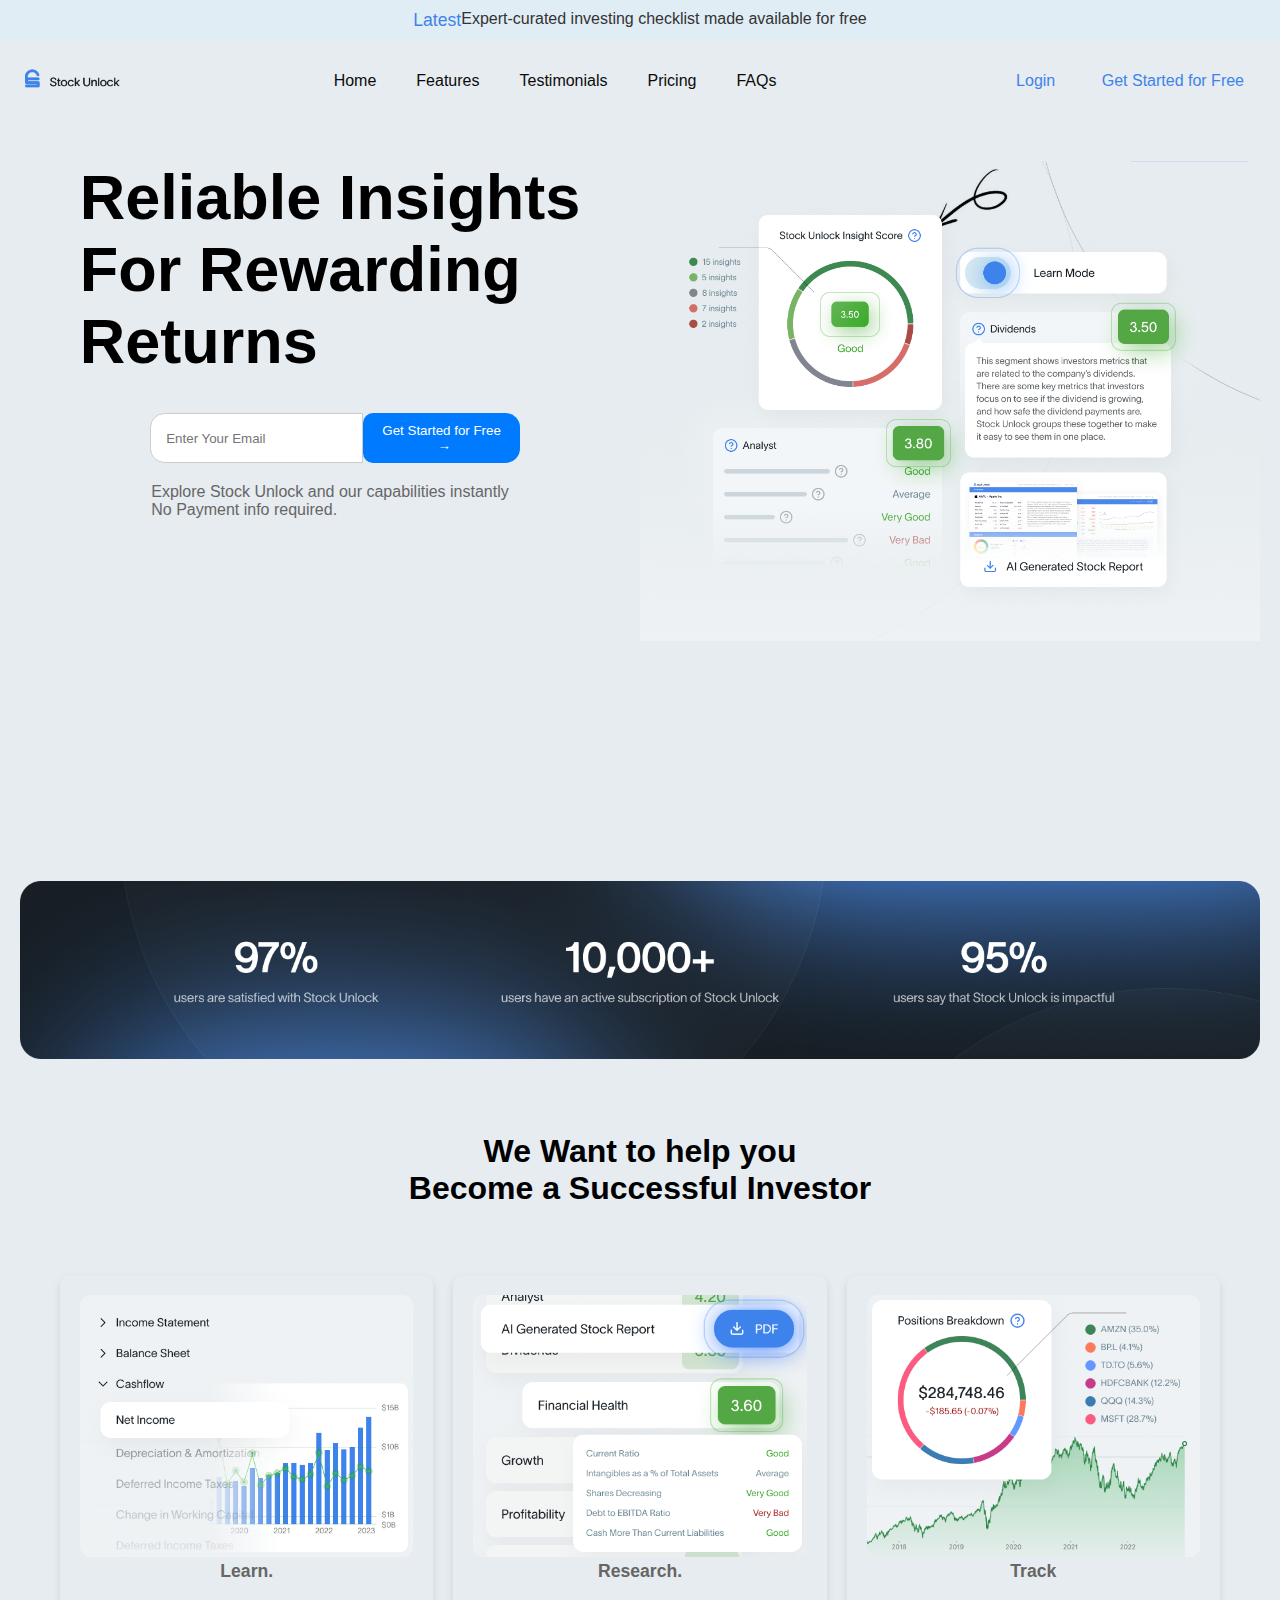
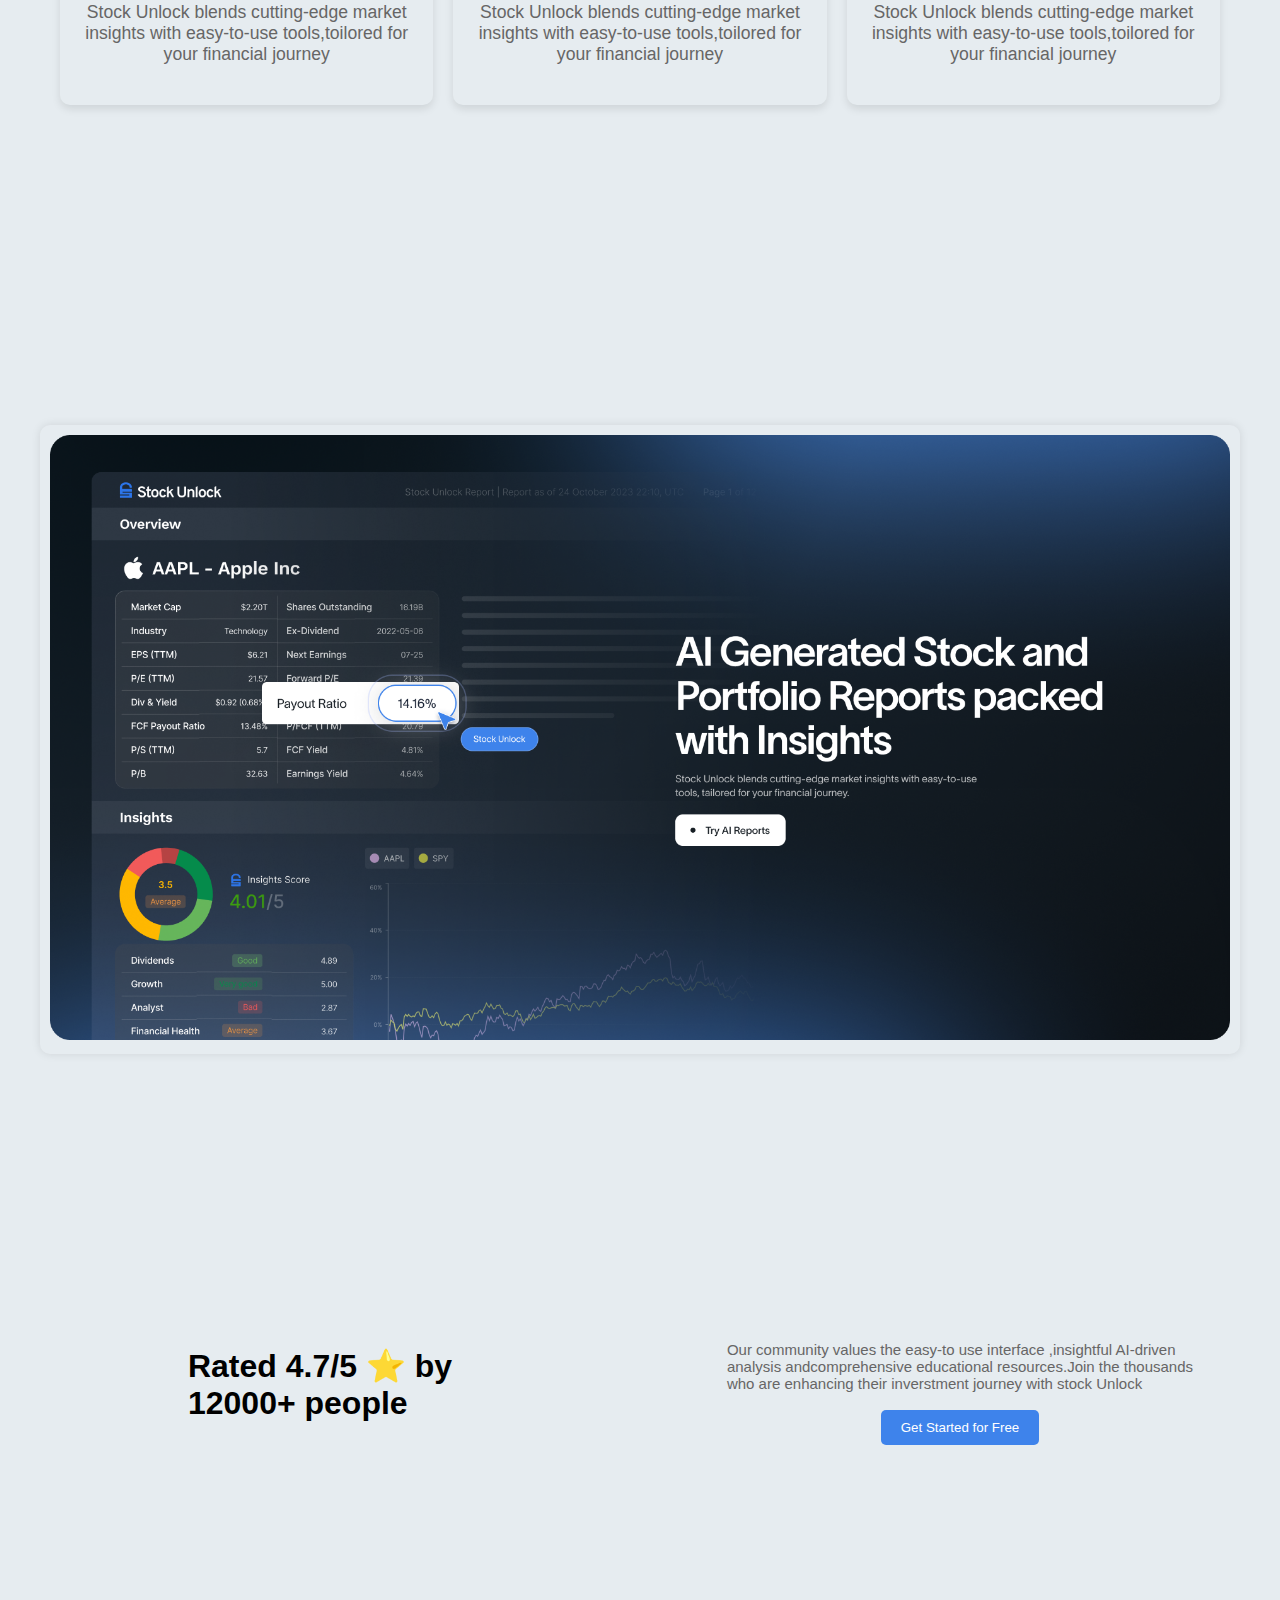
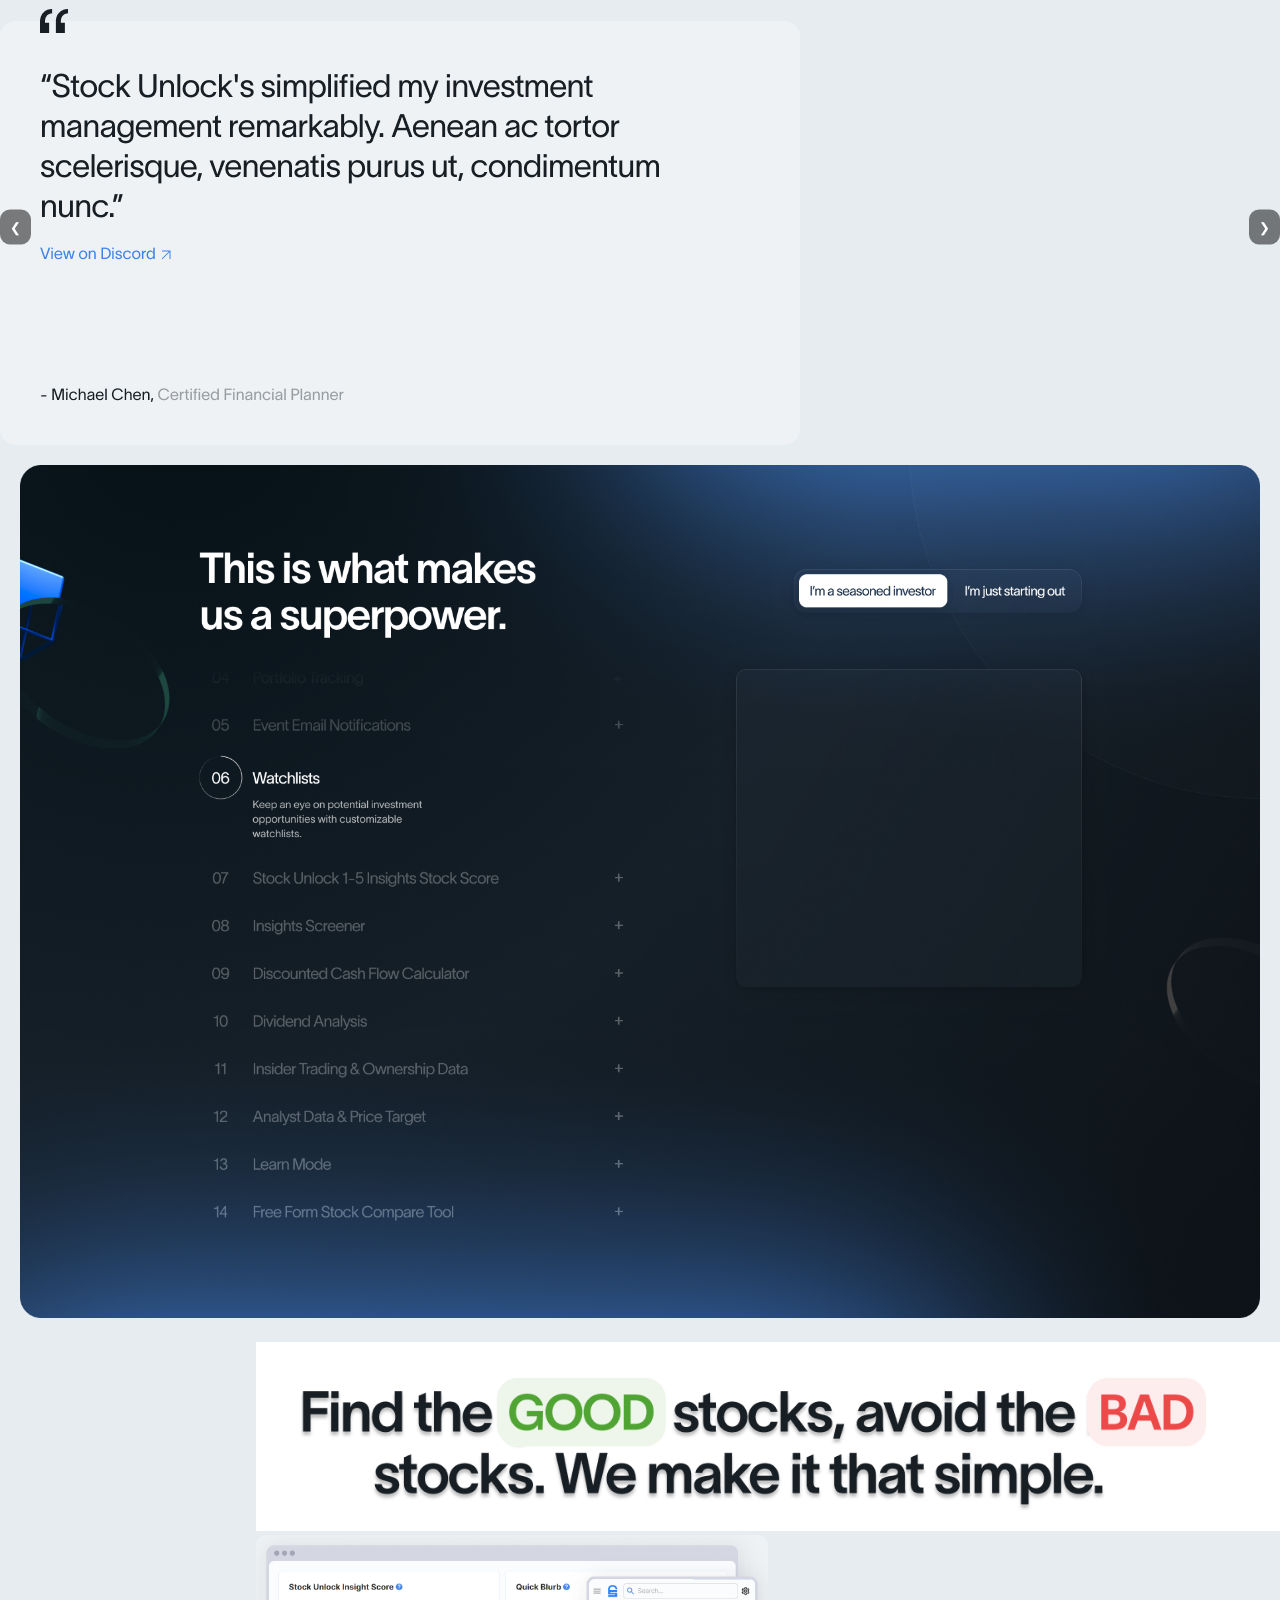
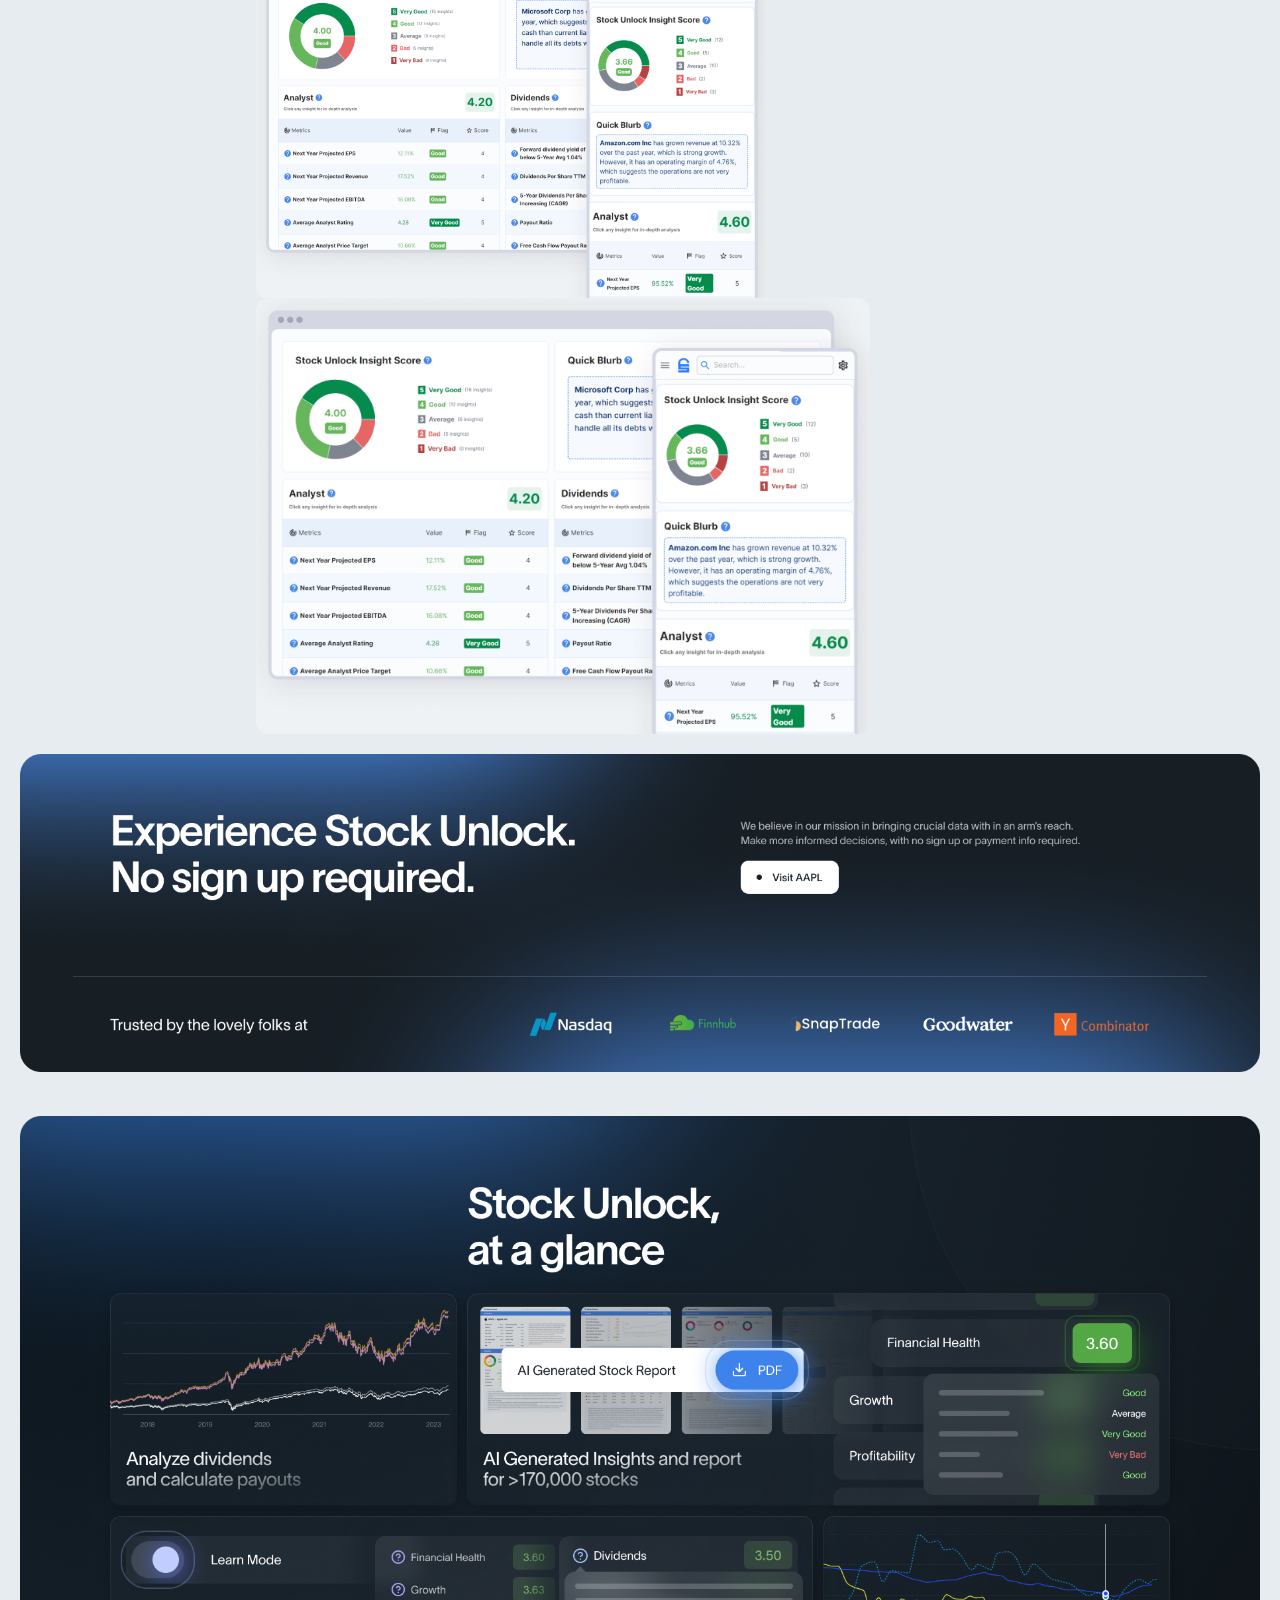
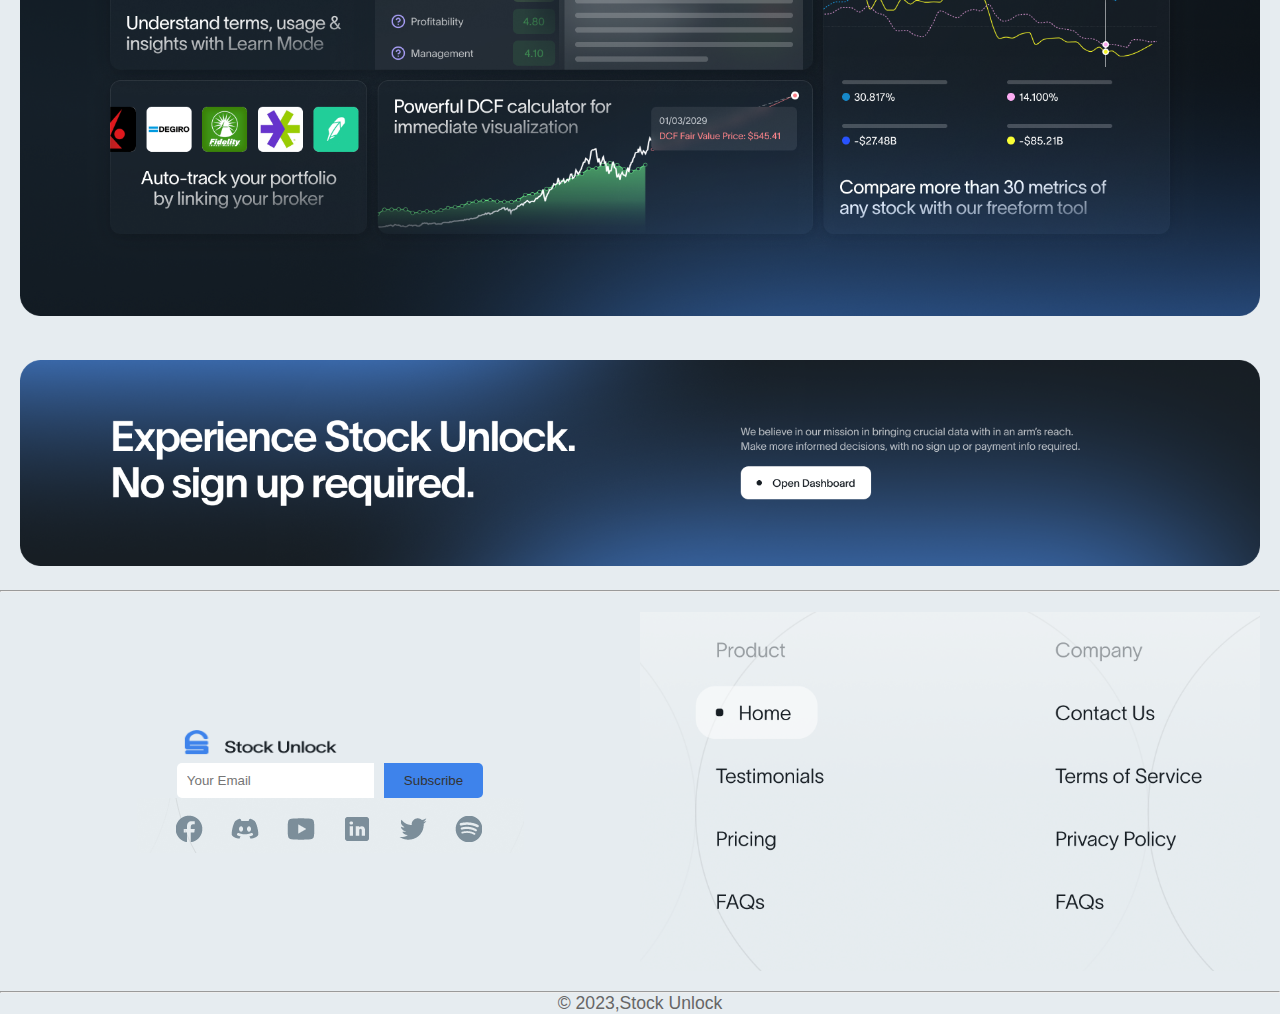
==== index.html @ 0c434a4e "first commit" ====
<!DOCTYPE html>
<html lang="en">
<head>
<meta charset="UTF-8">
<meta name="viewport" content="width=device-width, initial-scale=1.0">
<link rel="stylesheet" href="index.css">
<link rel="stylesheet" href="footer.css">
<link rel="stylesheet" href="banner.css">
<link rel="stylesheet" href="intro.css">
<link rel="stylesheet" href="unlock.css">
<link rel="stylesheet" href="carousel.css">
<link rel="stylesheet" href="rating.css">
<link rel="stylesheet" href="good_bad.css">
<link rel="stylesheet" href="heading.css">
<title>Stock Unlock</title>
</head>
<body>
<!-- alert -->
<div class="alert" style="display: flex; text-align: center; justify-content: center;" >
    <p style="color: #3E83EB;">Latest  </p>Expert-curated investing checklist made available for free 
  </div>

  <!-- navbar  -->
<div class="navbar">
  <div class="navbar-logo">
    <img src="img/Group 48.png" alt="Logo" width="100">
  </div>
  <div class="navbar-menu">
    <ul>
      <li><a href="#">Home</a></li>
      <li><a href="#">Features</a></li>
      <li><a href="#">Testimonials</a></li>
      <li><a href="#">Pricing</a></li>
      <li><a href="#">FAQs</a></li>
    </ul>
  </div>
  <div class="navbar-actions">
    <a href="login.html">Login</a>
    <a href="register.html">Get Started for Free</a>
  </div>
</div>
<div></div>

<!-- introduction  -->
<div class="container">
  <div class="left-half">
    <div class="text" >
      <h1 style="font-size:7vh">Reliable Insights</h1>
      <h1 style="font-size:7vh">For Rewarding</h1> 
      <h1 style="font-size:7vh"> Returns</h1>
    </div>
    <br>
    <br>
    <form action="#" method="post" class="df">
      <div style="display: inline-flex;">
        <input type="email" name="email" placeholder="Enter Your Email" style="border-bottom-left-radius: 0.9rem;border-top-left-radius: 0.9rem;">
        <button style="border-top-right-radius: 0.9rem;border-bottom-right-radius: 0.9rem;">Get Started for Free <span>&rarr;</span></button>
      </div>
    </form>
    
    <div class="description">
      <p>Explore Stock Unlock and our capabilities instantly</p>
      <p>No Payment info required.</p>
    </div>
  </div>
  <div class="right-half">
    <img src="img/1_1.png" alt="Image">
  </div>
</div>


<!-- banner -->
<div class="banner">
    <div class="component">
      <img src="img/stat_1.png" alt="Error in loading">
    </div>
  </div>
  <!-- card  -->
  <div>
    
      <h1 class="main-heading">We Want to help you<br>
        Become a Successful Investor</h1>
        <br>

<div class="container">
  <div class="card">
    <img src="img/2_1.png" alt="Image 1">
    <br>
    <p> <b>Learn.</b></p>
    <p>Stock Unlock blends cutting-edge market insights with easy-to-use tools,toilored for your financial journey</p>
  </div>
  <div class="card">
    <img src="img/2_2.png" alt="Image 2">
    <br>
    <p> <b>Research.</b></p>
    <p>Stock Unlock blends cutting-edge market insights with easy-to-use tools,toilored for your financial journey</p>
  </div>
  <div class="card">
    <img src="img/2_3.png" alt="Image 3">
    <br>
    <p> <b>Track</b></p>
    <p>Stock Unlock blends cutting-edge market insights with easy-to-use tools,toilored for your financial journey</p>
  </div>
</div>
  </div>

  <!-- stock unlock -->
  <div class="container" style="display: flex;">
    <div class="image-wrapper">
      <img src="img/Frame 54.png" alt="Retry Image">
    </div>
  </div>
  <br>
  <br>
  <br>
  <!-- rating -->
  <section class="subscription-section">
    <div class="left-half">
      <h1>Rated 4.7/5 ⭐ by <br> 12000+ people</h1>
    </div>
    <div class="right-half">
      <br>
      <p style="font-size: 15px;">Our community values the easy-to use interface ,insightful AI-driven <br>
        analysis andcomprehensive educational resources.Join the thousands <br>
        who are enhancing their inverstment journey with stock Unlock
        <br>
      </p>
      <br>
      <div class="st"><button>Get Started for Free</button></div>
    </div>
  </section>

<!-- carousel review -->
<div class="slider-container">
  <div class="slider">
    <div class="slide">
      <img src="img/reveiw_2.png" alt="Image 1">
    </div>
    <div class="slide">
      <img src="img/img1.png" alt="Image 2">
    </div>
    <div class="slide">
      <img src="img/reveiw_2.png" alt="Image 3">
    </div>
  </div>
  <button class="prev" onclick="prevSlide()">&#10094;</button>
  <button class="next" onclick="nextSlide()">&#10095;</button>
</div>

<!-- banner -->
<div class="banner">
  <div class="component">
    <img src="img/ad_3.png" alt="Error in loading">
  </div>
</div>

<!-- good and bad stock  -->

<section class="image-section">
    <div style="display:block; justify-self: center; text-align: center;margin-left: 20%;">
      <img class="fg"  src="img/img1.png" alt="Find the Good Stock,avoid Bad Stock">
      <div class="left-half fd">
        <img src="img/6_1.png" alt="image">
      </div>
      <div class="right-half fd">
        <img src="img/6_2.png" alt="Image 2">
      </div>
    </div>
 

</section>





<!-- banner -->
<div class="banner">
  <div class="component">
    <img src="img/add_4.png" alt="Error in loading">
  </div>
</div>
<!-- banner -->
<div class="banner">
  <div class="component">
    <img src="img/add_6.png" alt="Error in loading">
  </div>
</div>
<!-- banner -->
<div class="banner">
  <div class="component">
    <img src="img/add_8.png" alt="Error in loading">
  </div>
</div>

<hr>
<!-- footer -->
<footer class="footer">
  <div class="left-half">
   
    <div class="subscribe">
      <img src="img/Group 48.png" alt="Subscribe to Our Newsletter">
      <br>
      <form action="#" method="post">
        <input type="email" name="email" placeholder="Your Email">
        <button type="submit">Subscribe</button>
      </form>
    </div>
    <div class="social-links">
     <img src="img/icon.png" alt="">
    </div>
  </div>
  <div class="right-half">
    <img src="img/footer.png" alt="">
    <!-- <div class="col">
      <h4>About</h4>
      <a href="">About us</a>
      <a href="">Dilivery Information</a>
      <a href="">Privacy Policy</a>
      <a href="">Terms & Conditions</a>
      <a href="">Contact Us</a>
    </div>
    <div class="col2">
      <h4>My Account</h4>
      <a href="">Sign In</a>
      <a href="">View cart</a>
      <a href="">My Wishlist</a>
      <a href="">Track my order</a>
      <a href="">help</a>
    </div> -->
  </div>
</footer>
<hr>
<footer style="display: flex; align-items: center; justify-content: center; background-color: #E6ECF0;
">
  <p>&copy; 2023,Stock Unlock</p>
</footer>


  <script src="carousel.js"></script>
</body>
</html>
---- index.css ----
/* Reset styles */
* {
  margin: 0;
  padding: 0;
  box-sizing: border-box;
  font-family: Verdana, Geneva, Tahoma, sans-serif;
}

/* alert css */
.alert {
  background-color:#e1edf5;
  color: #333;
  padding: 10px;
  text-align: center;
}

/* Navbar styles */
.navbar {
  background-color: #E6ECF0;
  display: flex;
  justify-content: space-between;
  align-items: center;
  padding: 10px 20px;
  height: 5rem;
  position: sticky;
  top: 0; /* Stick to the top */
}

.navbar-logo {
  flex: 0 0 auto;
}

.navbar-menu {
  flex: 1;
  text-align: center;
}

.navbar-menu ul {
  list-style: none;
  display: flex;
  justify-content: center;
}

.navbar-menu ul li {
  margin: 0 10px;
  position: relative;
}

.navbar-menu ul li a {
  color: #0c0b0b;
  text-decoration: none;
  padding: 10px;
  position: relative;
}

.navbar-menu ul li a:hover::before {
  content: "•";
  position: absolute;
  top: 0;
  left: 50%;
  transform: translateX(-50%);
  font-size: 1.2em;
  color: #E6ECF0;
}

.navbar-actions {
  flex: 0 0 auto;
}

.navbar-actions a {
  color: #3E83EB;
  text-decoration: none;
  padding: 10px 15px;
  margin-left: 10px;
  border: 1px solid #E6ECF0;
  border-radius: 5px;
}

.navbar-actions a:hover {
  background-color: #bdcce2;
  color: #333;
}
---- footer.css ----
.footer {
  display: flex;
  flex-wrap: wrap;
  justify-content: space-between;
  background-color:  #E6ECF0;
  color: #000000;
  padding: 20px;
}

.left-half,
.right-half {
  flex: 1;
}

.left-half {
  display: flex;
  flex-direction: column;
}
.subscribe img{
  height: 2rem;
  width: 10rem;
}
.subscribe h3 {
  margin-bottom: 10px;
}

.subscribe input[type="email"] {
  padding: 10px;
  width: calc(100% - 20px);
  margin-right: 10px;
  border: none;
  border-radius: 5px 0 0 5px;
}

.subscribe button {
  padding: 10px 20px;
  background-color:#3E83EB;
  color: #333;
  border: none;
  border-radius: 0 5px 5px 0;
  cursor: pointer;
}


/* .social-links img {
  width: 100%;
  height: 100%;
  vertical-align: middle;
} */

.right-half {
  margin-top: 3vh;

  /* display: flex;
  justify-content:flex-start;
  text-align: left; */
}
.right-half img{
  height:33vh;
  width: 53vh;
}
/* .col ,
.col2{
  flex: 1;
}

.col ,
.col2{
  display: flex;
  flex-direction: column;
}

.col {
  margin-bottom: 10px;
}
.col2 h4 {
  margin-bottom: 10px;
}

.col2 a {
  color: #131212;
  text-decoration: none;
  margin-bottom: 5px;
}

/* Show ul when hover on li */
/* .col a:hover + ul {
  display: block;
}
.col2 a:hover + ul {
  display: block;
} */
---- banner.css ----
* {
  box-sizing: border-box;
}

body {
  font-family: Arial, sans-serif;
  margin: 0;
  padding: 0;
}

.banner {
  display: flex;
  justify-content: center;
  align-items: center;
  background-color:  #E6ECF0;
  padding: 20px;
}

.component {
  max-width:fit-content;
  height: auto;
}

/* Media Queries */
@media (max-width: 768px) {
  .banner {
    flex-direction: column;
  }
}
---- intro.css ----
body{
  background-color: #E6ECF0;

}
.container {
  display: flex;
  margin-top: 40vh;
  padding-top: 40vh;
  height: 80vh;
  width: 100%;
}

.left-half,
.right-half {
  width: 50%;
}

.df {
  margin-left: 10px;
}

.left-half {
  background-color: #E6ECEF;
  display: flex;
  flex-direction: column;
  justify-content: center;
  align-items: center;
}

.text h1 {
  font-size: 3.8vh;
}

.text p,
.description p {
  font-size: 16px;
}

.form {
  margin-top: 20px;
}

form {
  display: flex;
  align-items: center;
}

input[type="email"] {
  width: calc(70% - 40px);
  padding: 15px;
  border: 1px solid #ccc;
  border-radius: 5px 0 0 5px;
}

button {
  padding: 10px 10px;
  background-color: #007bff;
  color: #fff;
  border: none;
  border-radius: 10px 10px 10px 10px;
  cursor: pointer;
}

button span {
  margin-left: 5px;
}

.description {
  margin-top: 20px;
}

.right-half {
  background-color: #E6ECEF;
  width: 60%;
}

.right-half img {
  width: 140vh;
  height: 110vh;
  height: auto;
  display: block;
  border-radius: #E6ECEF 20vh;
}

@media (max-width: 768px) {
  .container {
    flex-direction: column;
  }
  .left-half,
  .right-half {
    width: 100%;
  }
}
---- unlock.css ----
.container {
    padding: 20px;
    background-color: #E6ECF0;
  }

  .image-wrapper {
    margin: 20px;
    padding: 10px;
    background-color: #E6ECF0;
    border-radius: 10px;
    box-shadow: 0 0 10px rgba(0, 0, 0, 0.1);
  }

  img {
    max-width: 100%;
    height: auto;
  }
---- carousel.css ----
* {
    box-sizing: border-box;
  }
  
  body {
    margin: 0;
    font-family: Arial, sans-serif;
  }
  
  .slider-container {
    position: relative;
    width: 100%;
    overflow: hidden;
  }
  
  .slider {
    display: flex;
  }
  
  .slide {
    flex: 0 0 auto;
  }
  
  .slide img {
    max-width: 100%;
    height: auto;
    display: block;
  }
  
  .prev, .next {
    position: absolute;
    top: 50%;
    transform: translateY(-50%);
    background-color: rgba(0, 0, 0, 0.5);
    color: #fff;
    border: none;
    cursor: pointer;
    padding: 10px;
    z-index: 1;
  }
  
  .prev {
    left: 0;
  }
  
  .next {
    right: 0;
  }
---- rating.css ----
* {
    box-sizing: border-box;
  }
  
  body {
    margin: 0;
    font-family: Arial, sans-serif;
  }
  
  .subscription-section {
    display:flex;
    background-color: red;
    height: 50vh;
  }
  
  .left-half {
    flex: 1;
    padding: 20px;
    background-color: #f2f2f2;
  }
  
  .right-half {
    display: flex;
    flex-direction: column;
    align-items: center;
    justify-content: center;
    flex: 1;
    padding: 20px;
  }
  
  h1 {
    font-size: 2em;
  }
  
  p {
    font-size: 1.1em;
    color: #666;
  }
  .st{
    align-items: start;
    justify-items: start;
  }
 .right-half button {
    align-items: start;
    padding: 10px 20px;
    background-color: #3E83EB;
    border: #1100ff;
    color: #fff;
    border: none;
    border-radius: 5px;
    cursor: pointer;
  }
---- good_bad.css ----
.image-section {
  display: flex; /* Corrected property */
}

.left-half,
.right-half {
  background-color:#E6ECF0 ;
  flex: 1;
  padding: 0;
  margin: 0;
}
---- heading.css ----
/* * {
    box-sizing: border-box;
  }
  
  body {
    font-family: Arial, sans-serif;
    margin: 0;
    padding: 0;
    background-color: #f5f5f5;
  }
   */
  .main-heading {
    text-align: center;
    margin-top: 50px;
  }
  
  .container {
    display: flex;
    justify-content: center;
    align-items: flex-start;
    flex-wrap: wrap;
    margin-top: 20px;
  }
  
  .card {
    width: calc(33.33% - 40px);
    padding: 20px;
    background-color:  #E6ECF0;
    border-radius: 10px;
    text-align: center;
    margin: 10px;
    box-shadow: 0px 4px 8px rgba(0, 0, 0, 0.1);
  }
  
  .card img {
    width: 100%;
    height: auto;
    border-radius: 10px 10px 0 0;
  }
  
  .card h2 {
    margin-top: 20px;
    margin-bottom: 10px;
    font-size: 20px;
  }
  
  .card p {
    margin-bottom: 20px;
    color: #666;
  }
  
  @media (max-width: 768px) {
    .container {
      align-items: center;
    }
    
    .card {
      width: calc(50% - 40px);
    }
  }
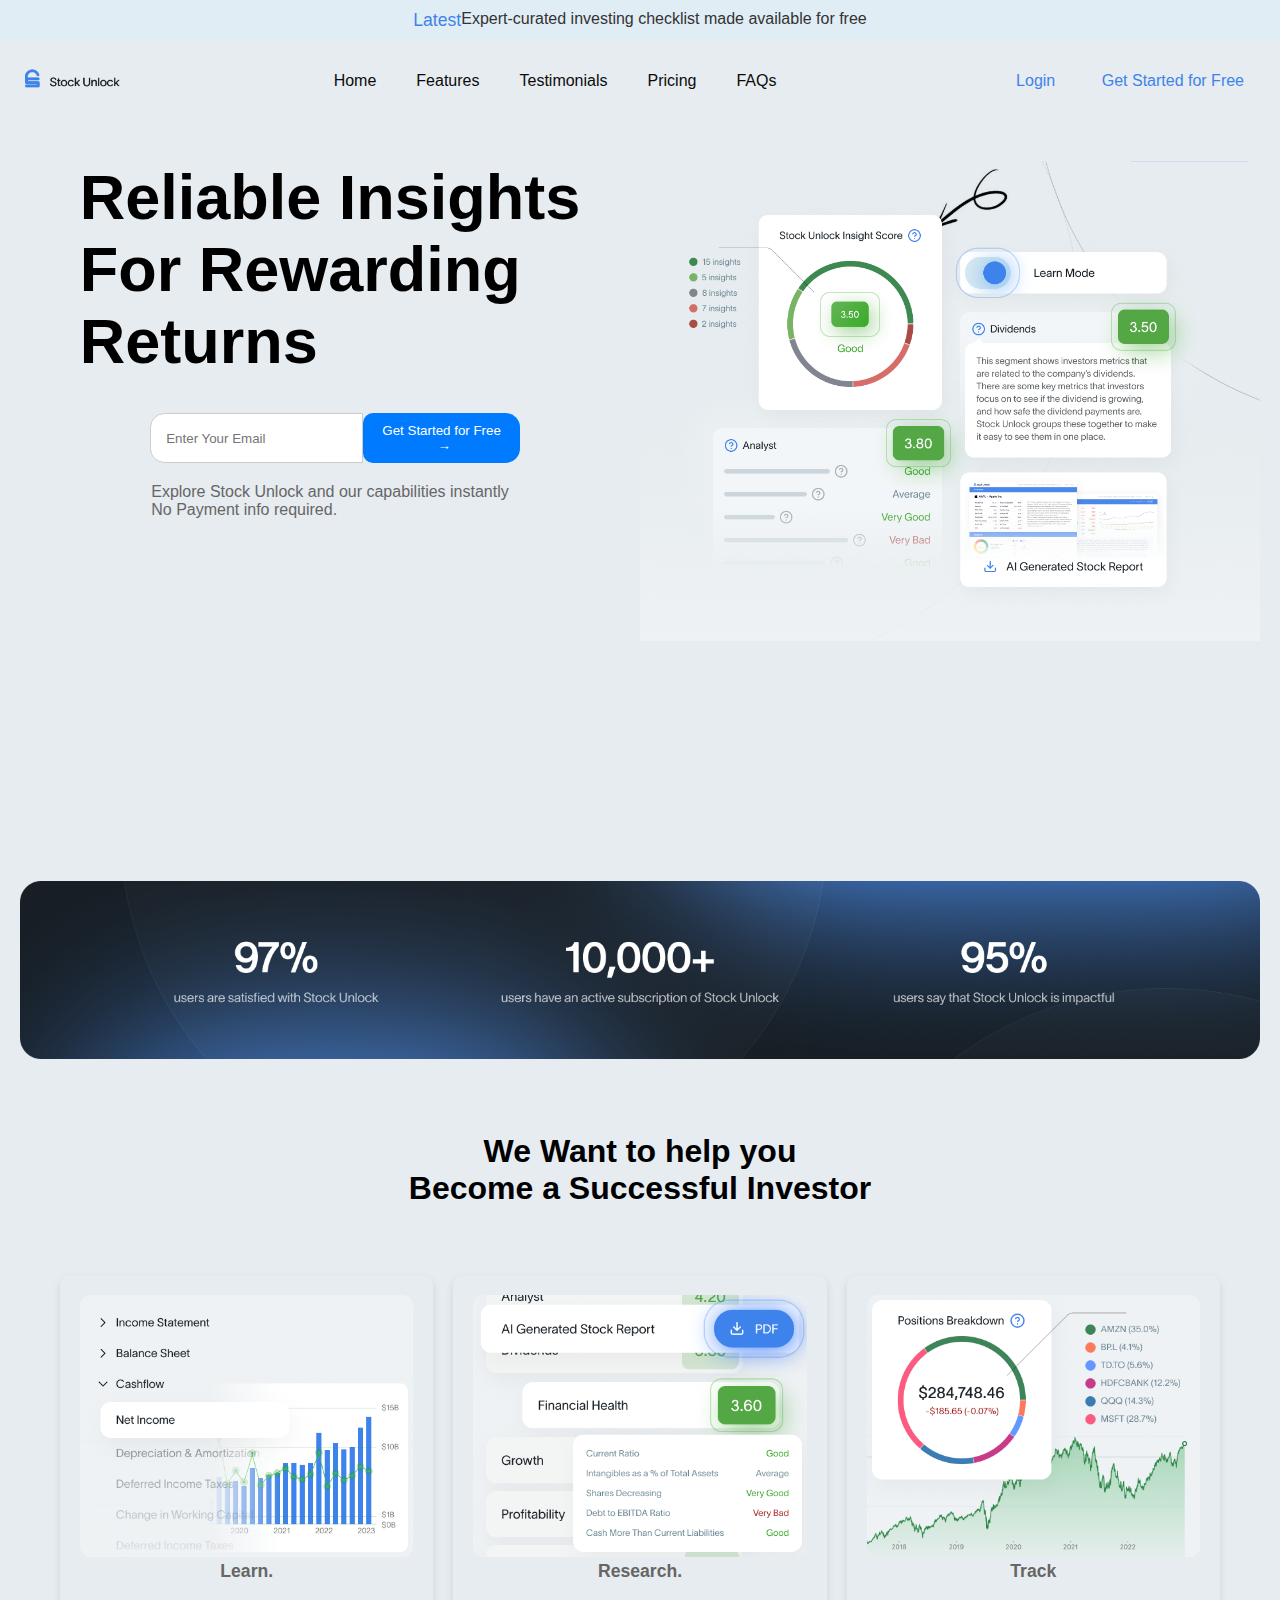
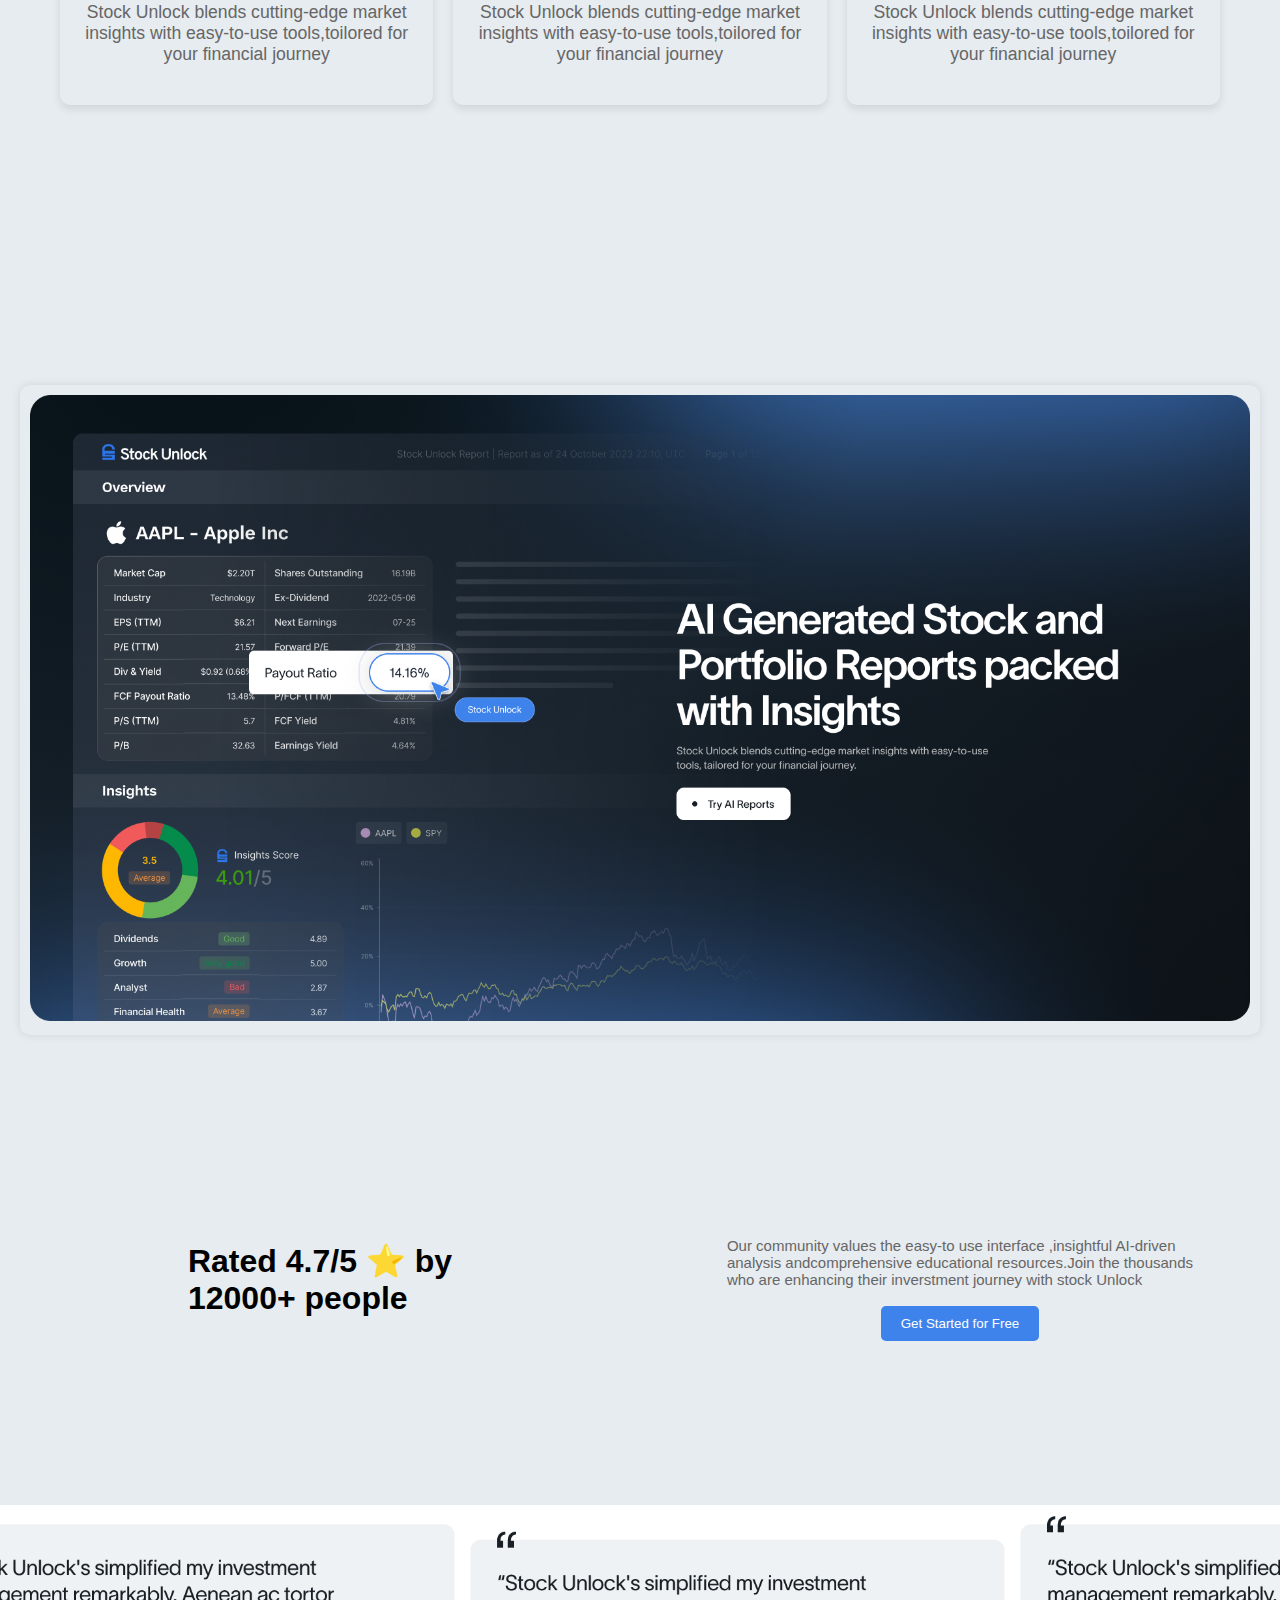
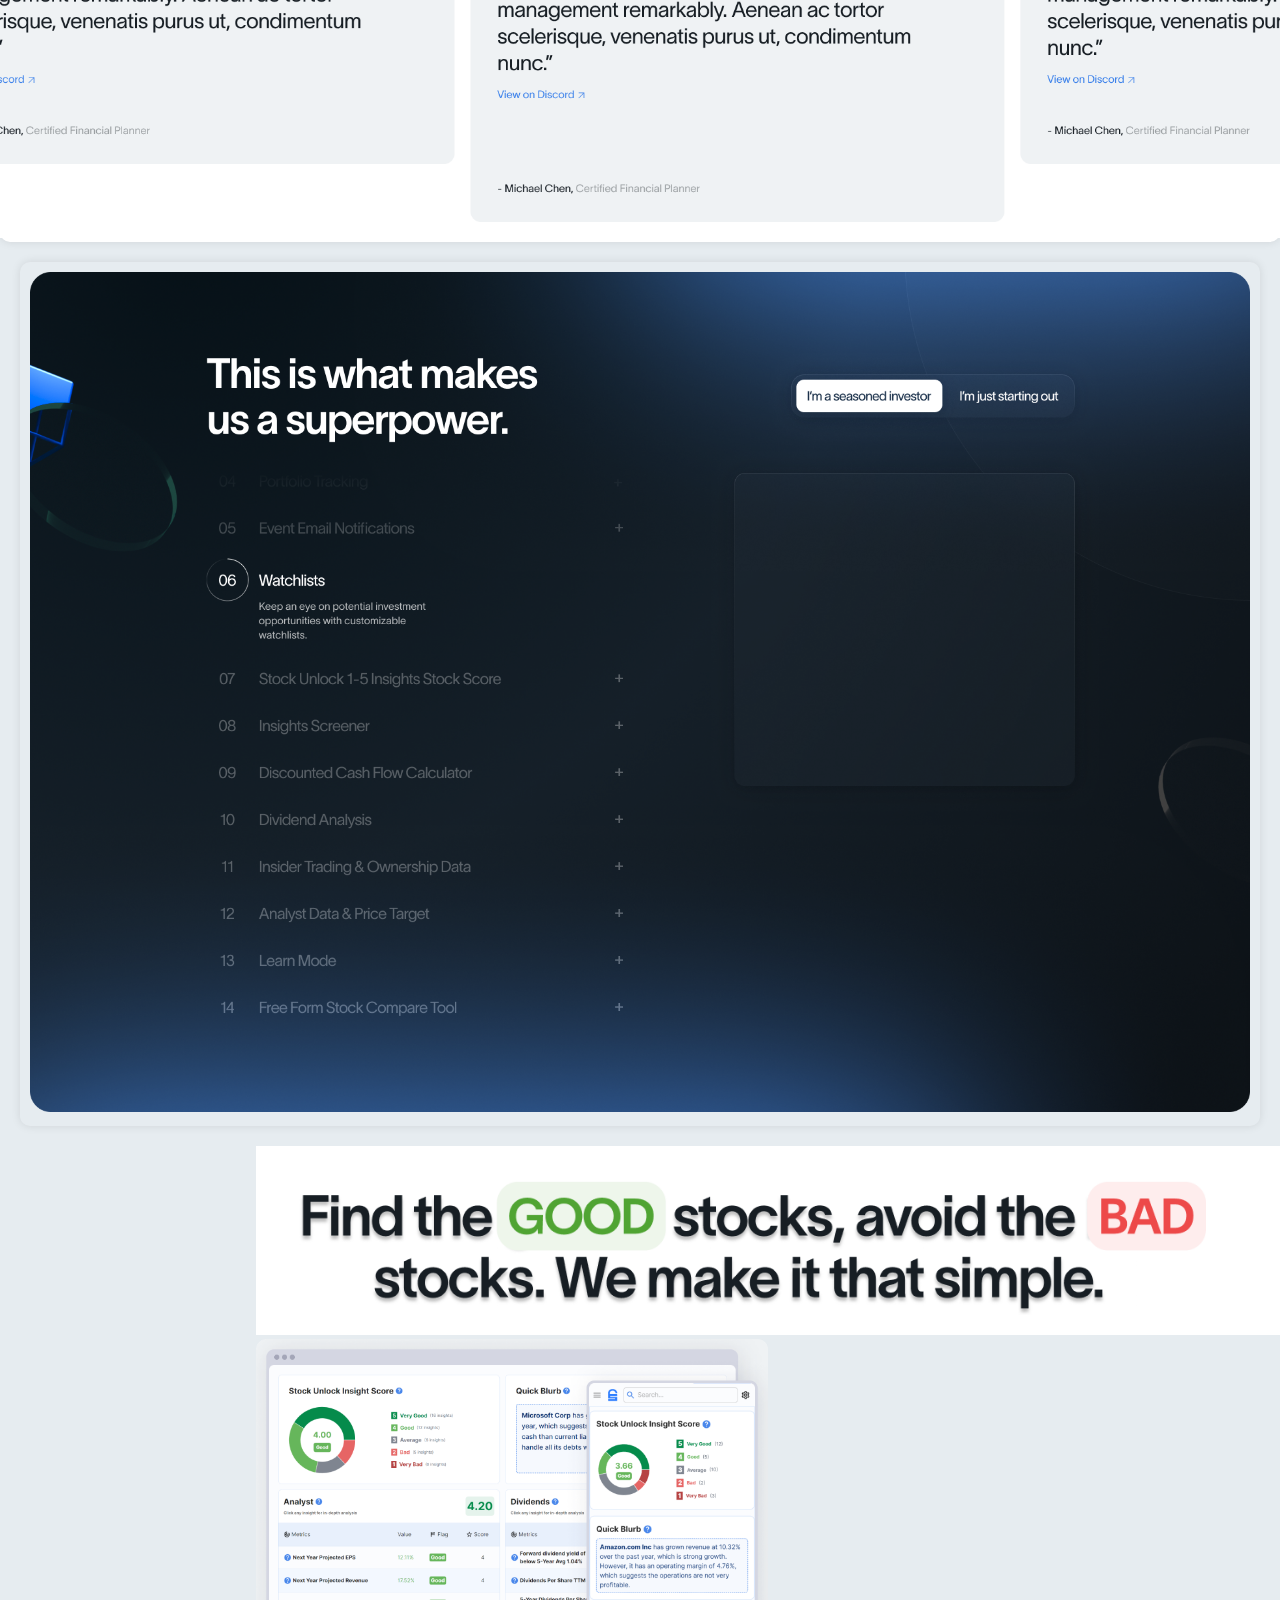
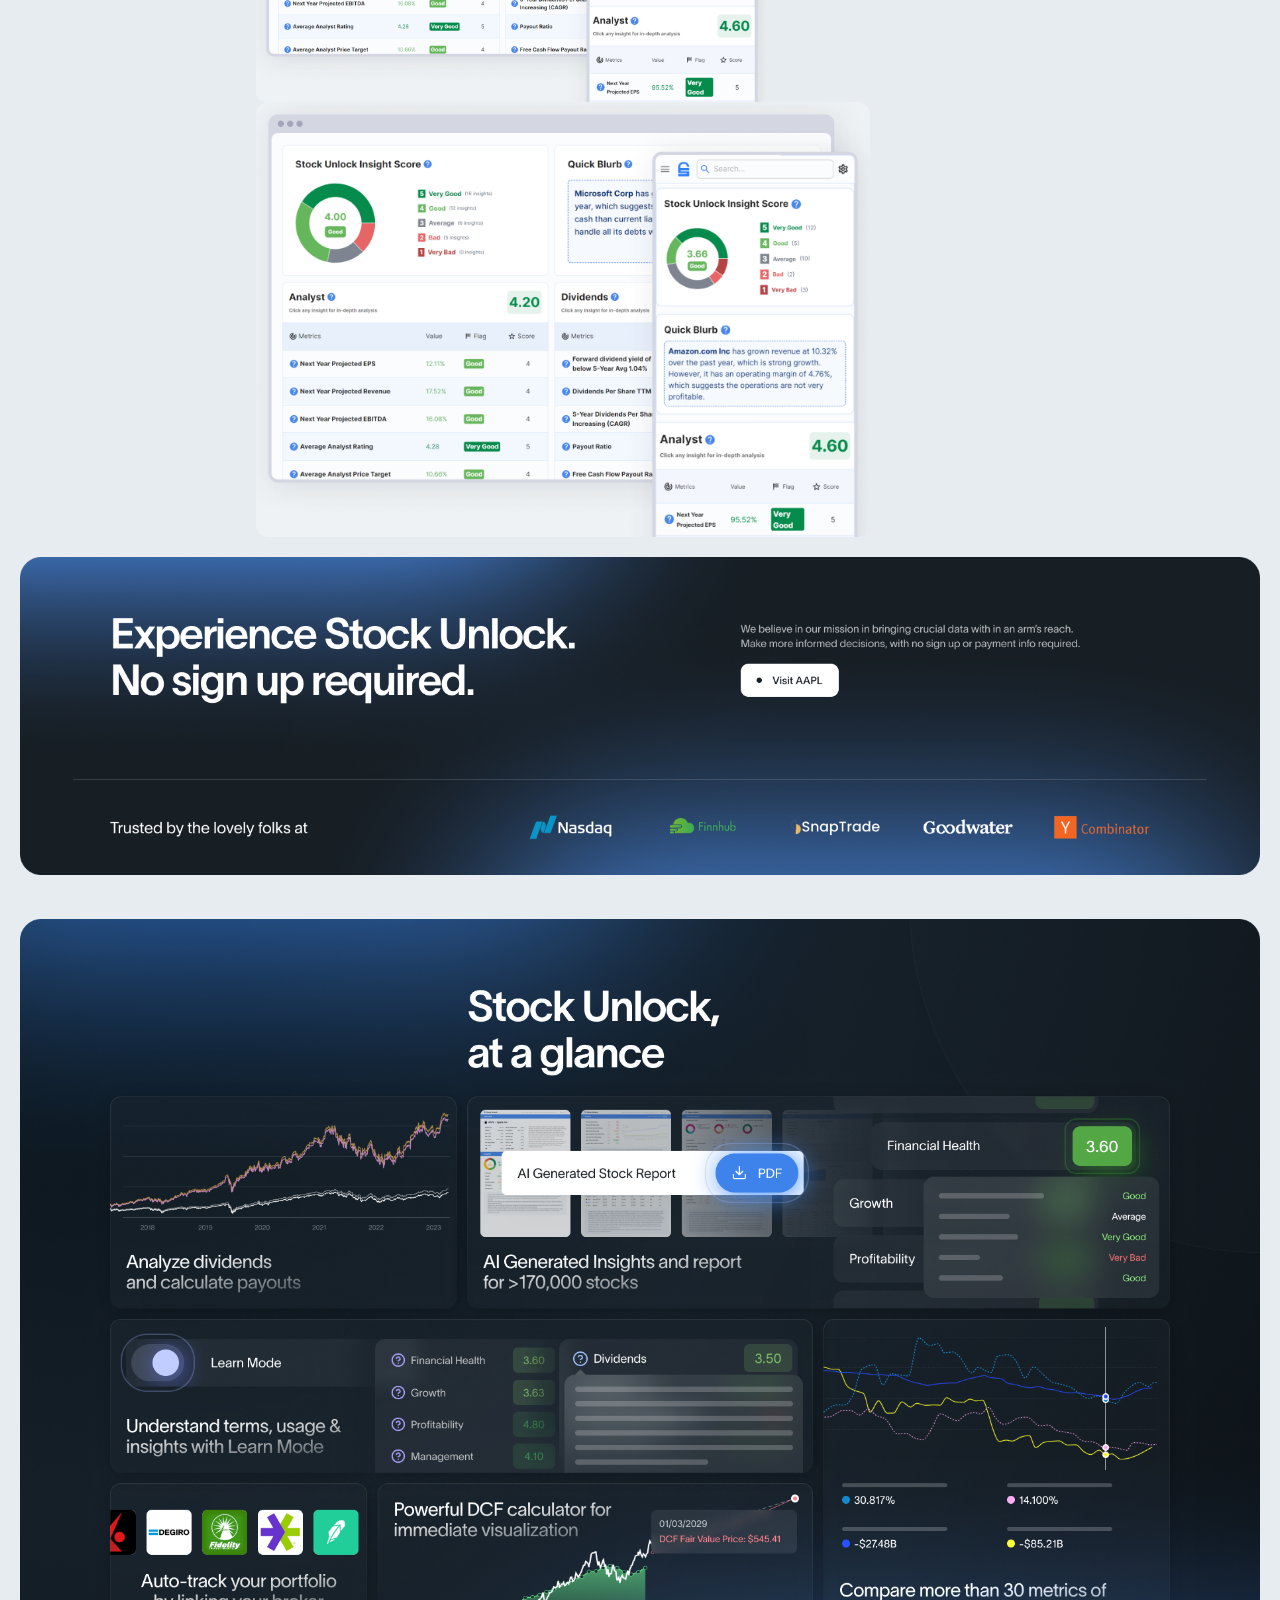
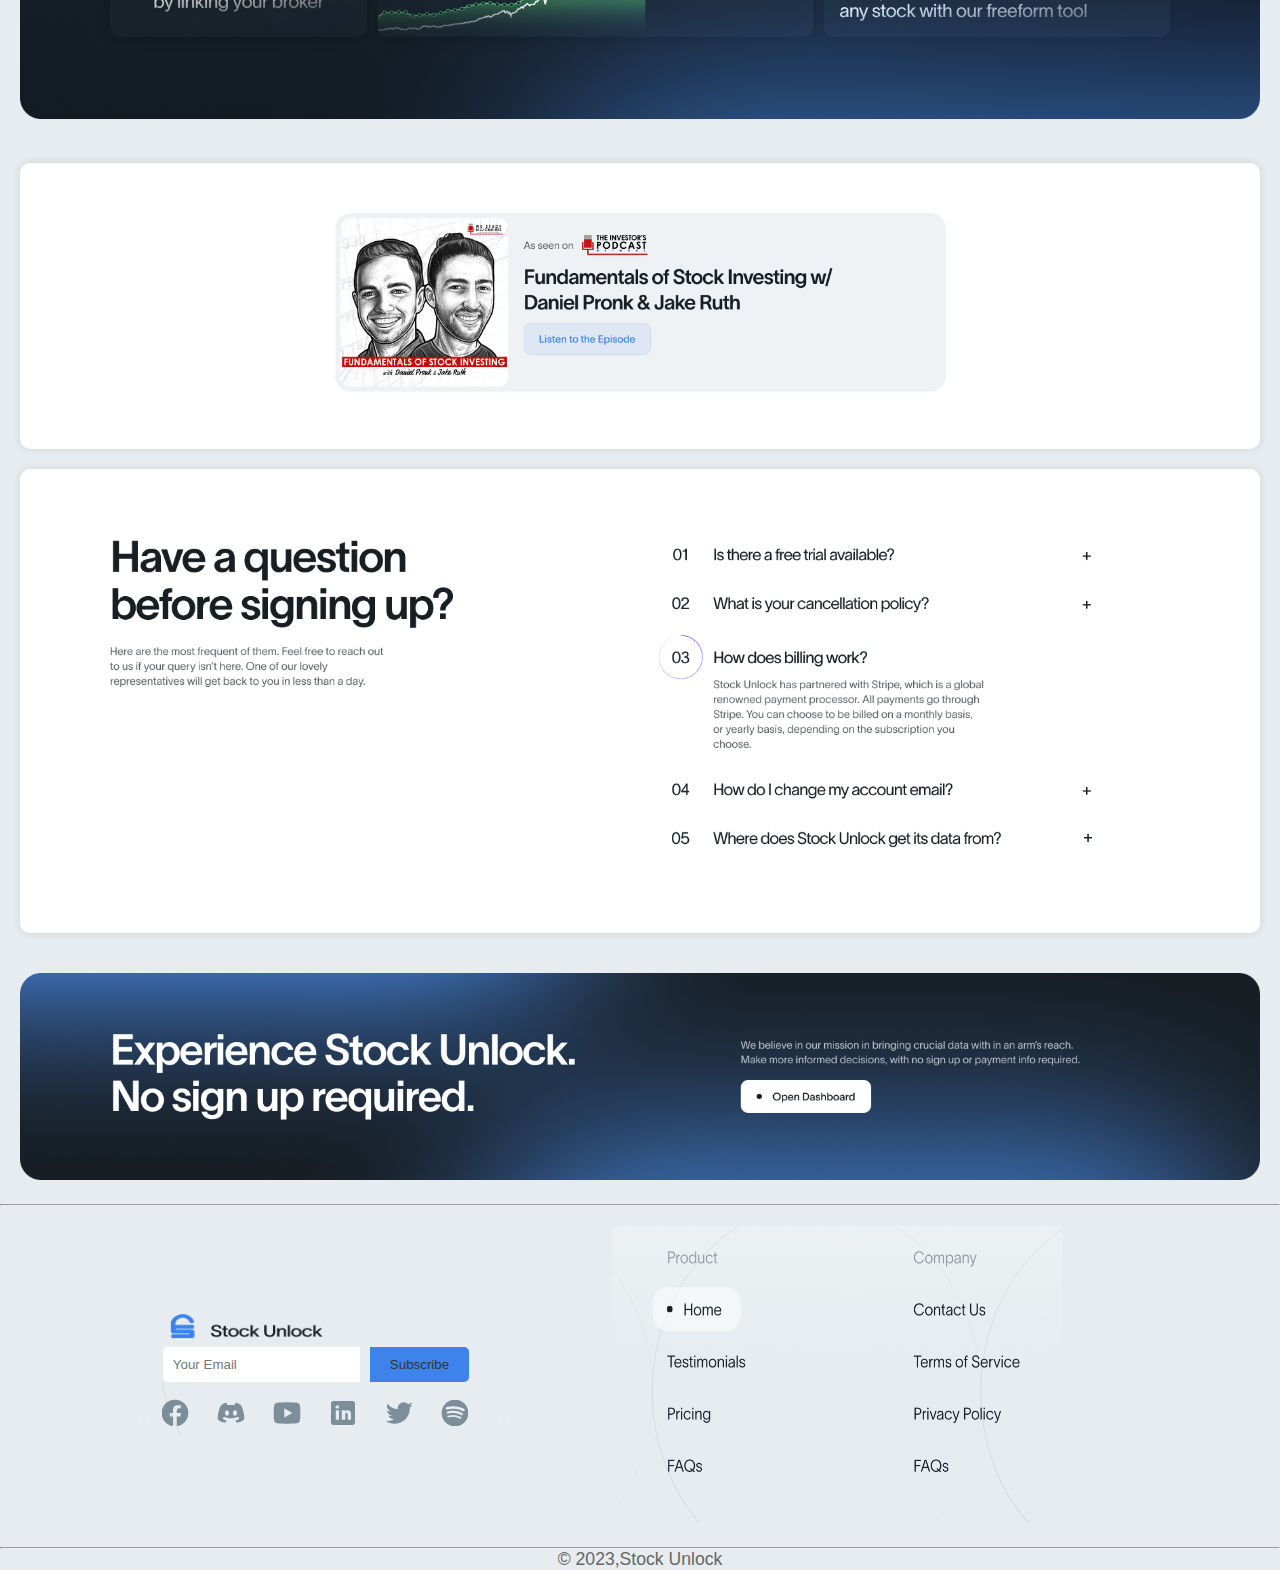
==== commit 990e5b63: "feature added" ====
--- a/index.html
+++ b/index.html
@@ -12,6 +12,7 @@
 <link rel="stylesheet" href="rating.css">
 <link rel="stylesheet" href="good_bad.css">
 <link rel="stylesheet" href="heading.css">
+
 <title>Stock Unlock</title>
 </head>
 <body>
@@ -31,7 +32,7 @@
       <li><a href="#">Features</a></li>
       <li><a href="#">Testimonials</a></li>
       <li><a href="#">Pricing</a></li>
-      <li><a href="#">FAQs</a></li>
+      <li><a href="faq.html">FAQs</a></li>
     </ul>
   </div>
   <div class="navbar-actions">
@@ -54,7 +55,7 @@
     <form action="#" method="post" class="df">
       <div style="display: inline-flex;">
         <input type="email" name="email" placeholder="Enter Your Email" style="border-bottom-left-radius: 0.9rem;border-top-left-radius: 0.9rem;">
-        <button style="border-top-right-radius: 0.9rem;border-bottom-right-radius: 0.9rem;">Get Started for Free <span>&rarr;</span></button>
+        <button style="border-top-right-radius: 0.9rem; border-bottom-right-radius: 0.9rem;" onclick="window.location.href='register.html' ">Get Started for Free <span>&rarr;</span></button>
       </div>
     </form>
     
@@ -105,14 +106,11 @@
   </div>
 
   <!-- stock unlock -->
-  <div class="container" style="display: flex;">
     <div class="image-wrapper">
       <img src="img/Frame 54.png" alt="Retry Image">
     </div>
-  </div>
-  <br>
-  <br>
-  <br>
+
+  
   <!-- rating -->
   <section class="subscription-section">
     <div class="left-half">
@@ -131,47 +129,33 @@
   </section>
 
 <!-- carousel review -->
-<div class="slider-container">
-  <div class="slider">
-    <div class="slide">
-      <img src="img/reveiw_2.png" alt="Image 1">
-    </div>
-    <div class="slide">
-      <img src="img/img1.png" alt="Image 2">
-    </div>
-    <div class="slide">
-      <img src="img/reveiw_2.png" alt="Image 3">
-    </div>
-  </div>
-  <button class="prev" onclick="prevSlide()">&#10094;</button>
-  <button class="next" onclick="nextSlide()">&#10095;</button>
-</div>
-
-<!-- banner -->
-<div class="banner">
-  <div class="component">
-    <img src="img/ad_3.png" alt="Error in loading">
-  </div>
+<div class="image-wrapper" style="background-color: white; margin: 0;padding: 0;">
+  <img src="img/review.png" alt="Retry Image">
+</div>
+
+
+
+<!-- banner superpower  -->
+<div class="image-wrapper">
+  <img src="img/ad_3.png" alt="Retry Image">
 </div>
 
 <!-- good and bad stock  -->
+<!-- good and bad stock  -->
 
 <section class="image-section">
-    <div style="display:block; justify-self: center; text-align: center;margin-left: 20%;">
-      <img class="fg"  src="img/img1.png" alt="Find the Good Stock,avoid Bad Stock">
-      <div class="left-half fd">
-        <img src="img/6_1.png" alt="image">
-      </div>
-      <div class="right-half fd">
-        <img src="img/6_2.png" alt="Image 2">
-      </div>
-    </div>
- 
+  <div style="display:block; justify-self: center; text-align: center;margin-left: 20%;">
+    <img class="fg"  src="img/img1.png" alt="Find the Good Stock,avoid Bad Stock">
+    <div class="left-half fd">
+      <img src="img/6_1.png" alt="image">
+    </div>
+    <div class="right-half fd">
+      <img src="img/6_2.png" alt="Image 2">
+    </div>
+  </div>
+
 
 </section>
-
-
-
 
 
 <!-- banner -->
@@ -186,6 +170,15 @@
     <img src="img/add_6.png" alt="Error in loading">
   </div>
 </div>
+<!-- d4 -->
+<div class="image-wrapper" style="background-color: white;">
+  <img src="img/d4.png" alt="Retry Image">
+</div>
+<!-- d3 -->
+<div class="image-wrapper" style="background-color: white;">
+  <img src="img/d3.png" alt="Retry Image">
+</div>
+
 <!-- banner -->
 <div class="banner">
   <div class="component">
@@ -210,7 +203,7 @@
      <img src="img/icon.png" alt="">
     </div>
   </div>
-  <div class="right-half">
+  <div class="right-half-foot">
     <img src="img/footer.png" alt="">
     <!-- <div class="col">
       <h4>About</h4>
@@ -236,7 +229,6 @@
   <p>&copy; 2023,Stock Unlock</p>
 </footer>
 
-
   <script src="carousel.js"></script>
 </body>
 </html>
--- a/footer.css
+++ b/footer.css
@@ -1,4 +1,5 @@
 .footer {
+  /* margin-right: 100px; */
   display: flex;
   flex-wrap: wrap;
   justify-content: space-between;
@@ -15,6 +16,7 @@
 .left-half {
   display: flex;
   flex-direction: column;
+  margin-right: 10vh;
 }
 .subscribe img{
   height: 2rem;
@@ -48,14 +50,16 @@
   vertical-align: middle;
 } */
 
-.right-half {
+/* .right-half {
   margin-top: 3vh;
 
   /* display: flex;
   justify-content:flex-start;
-  text-align: left; */
-}
-.right-half img{
+  text-align: left; 
+} */
+.right-half-foot img{
+  margin-right: 19vh;
+  padding-right: 3vh;
   height:33vh;
   width: 53vh;
 }
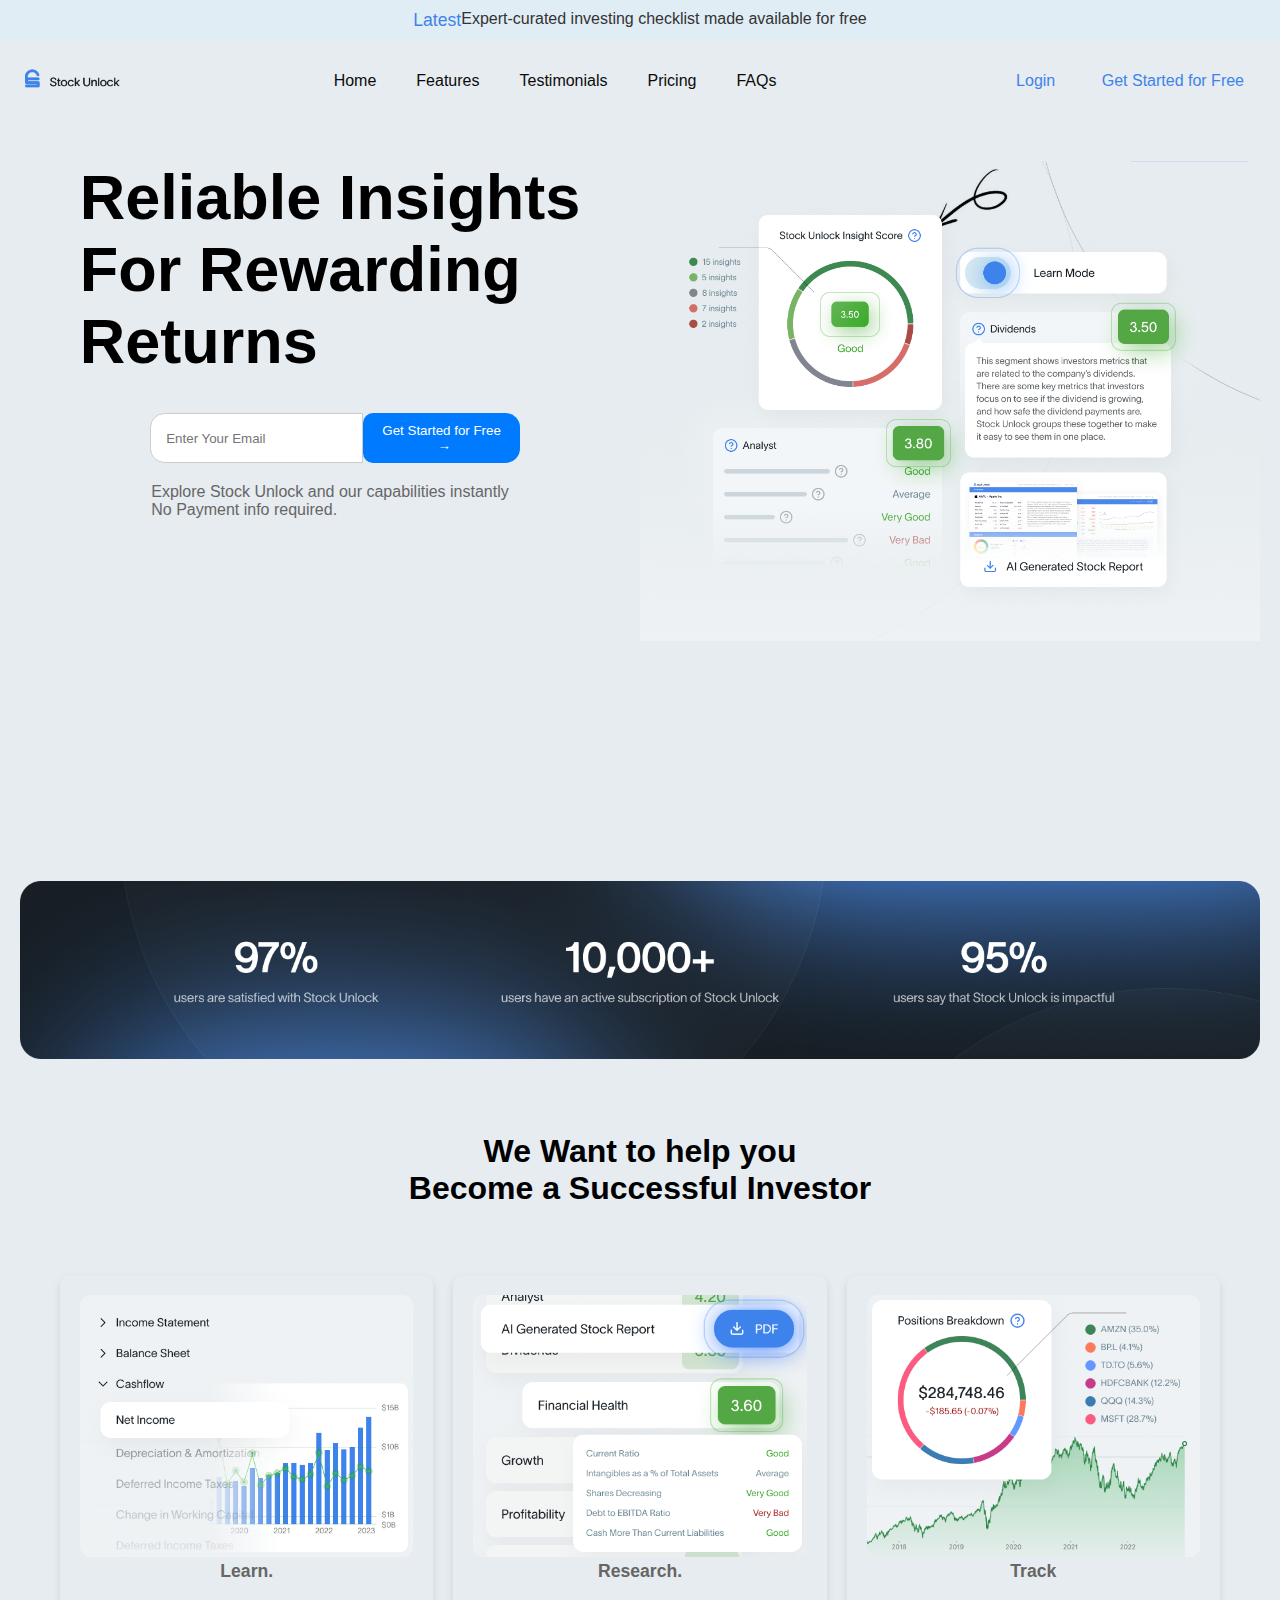
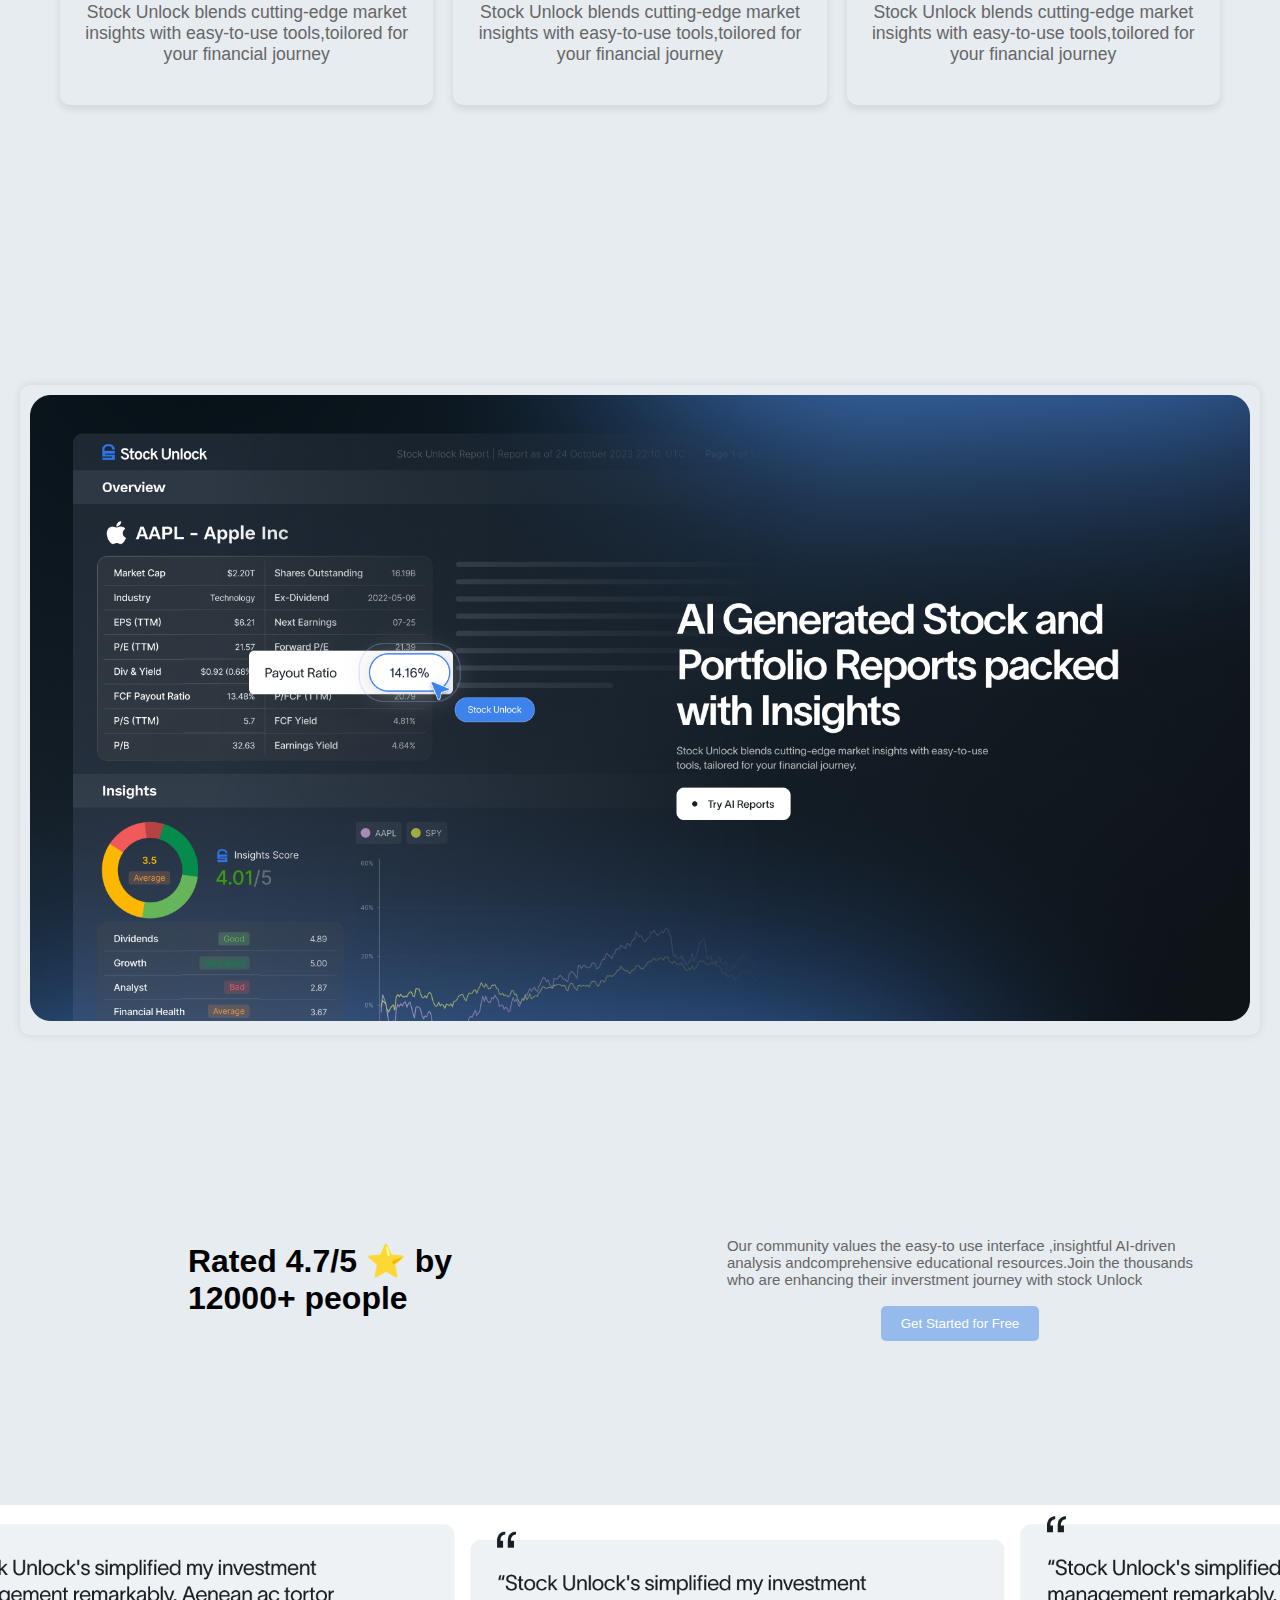
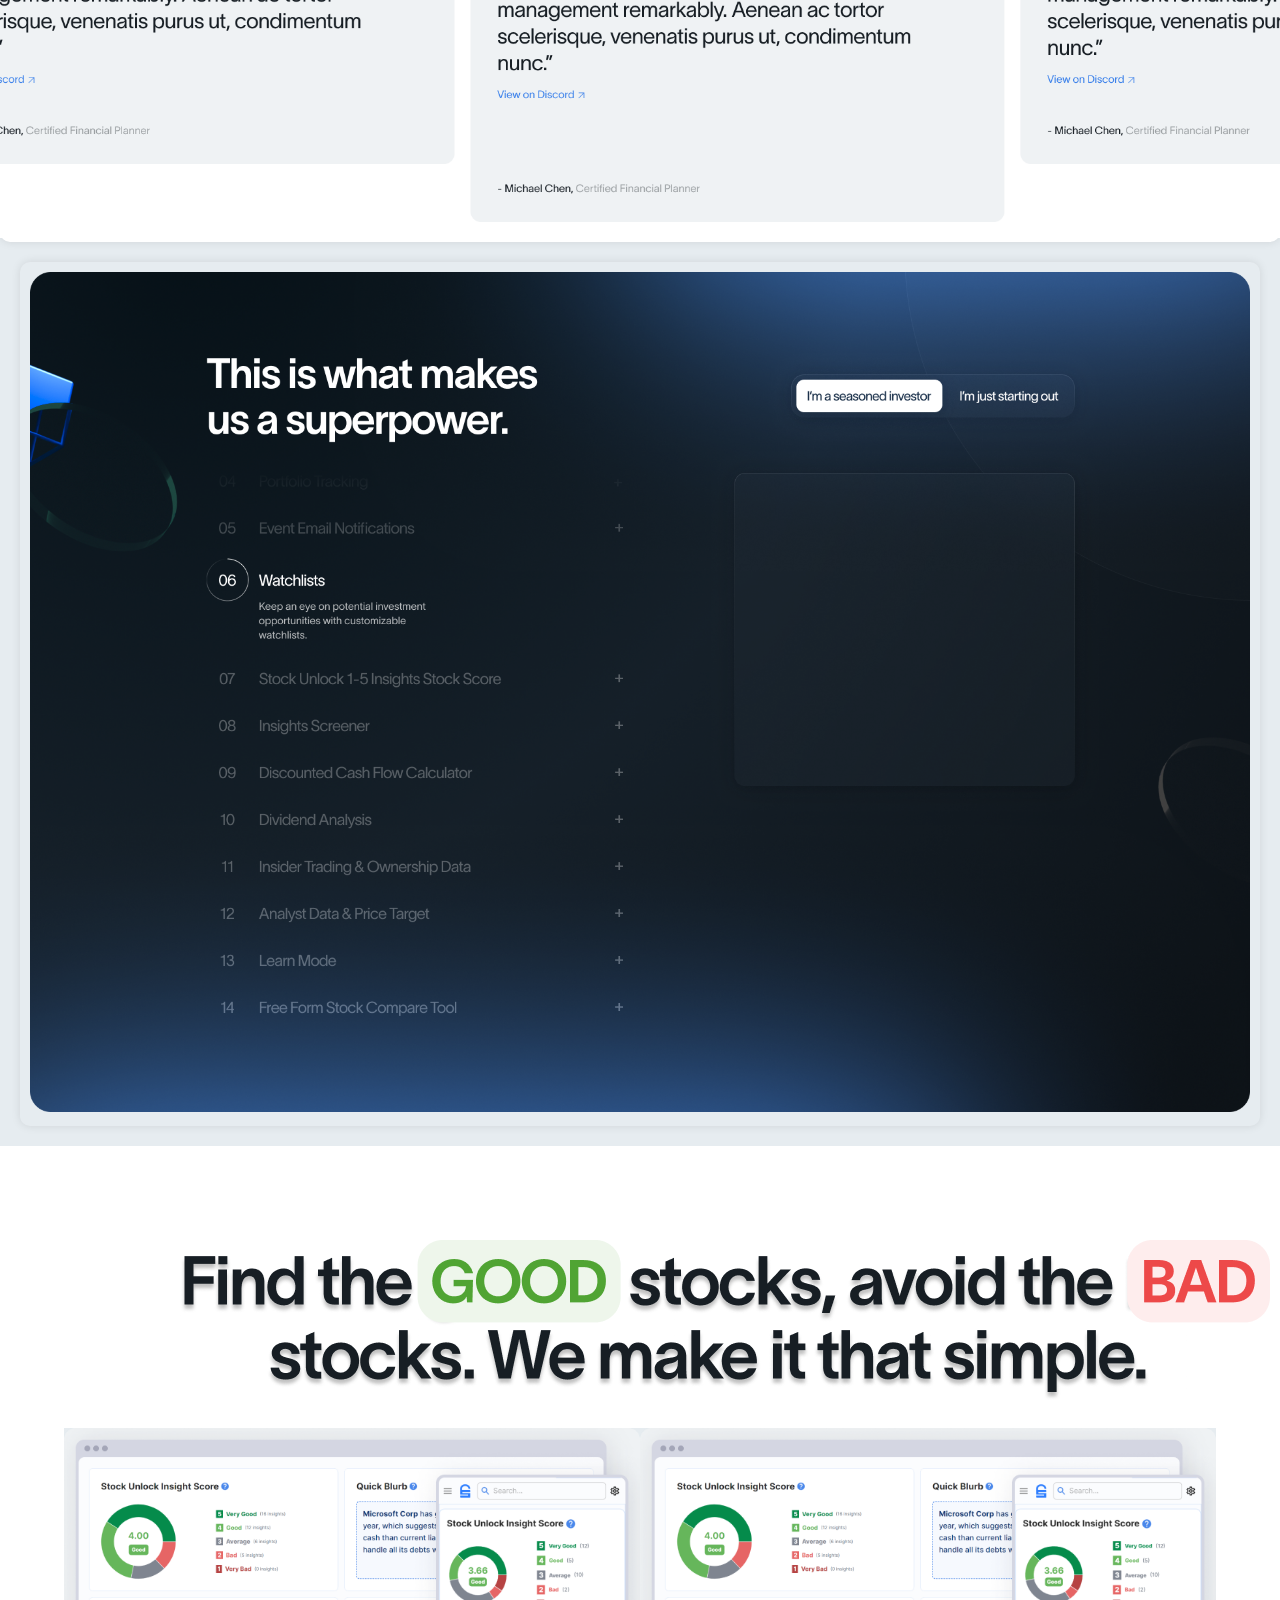
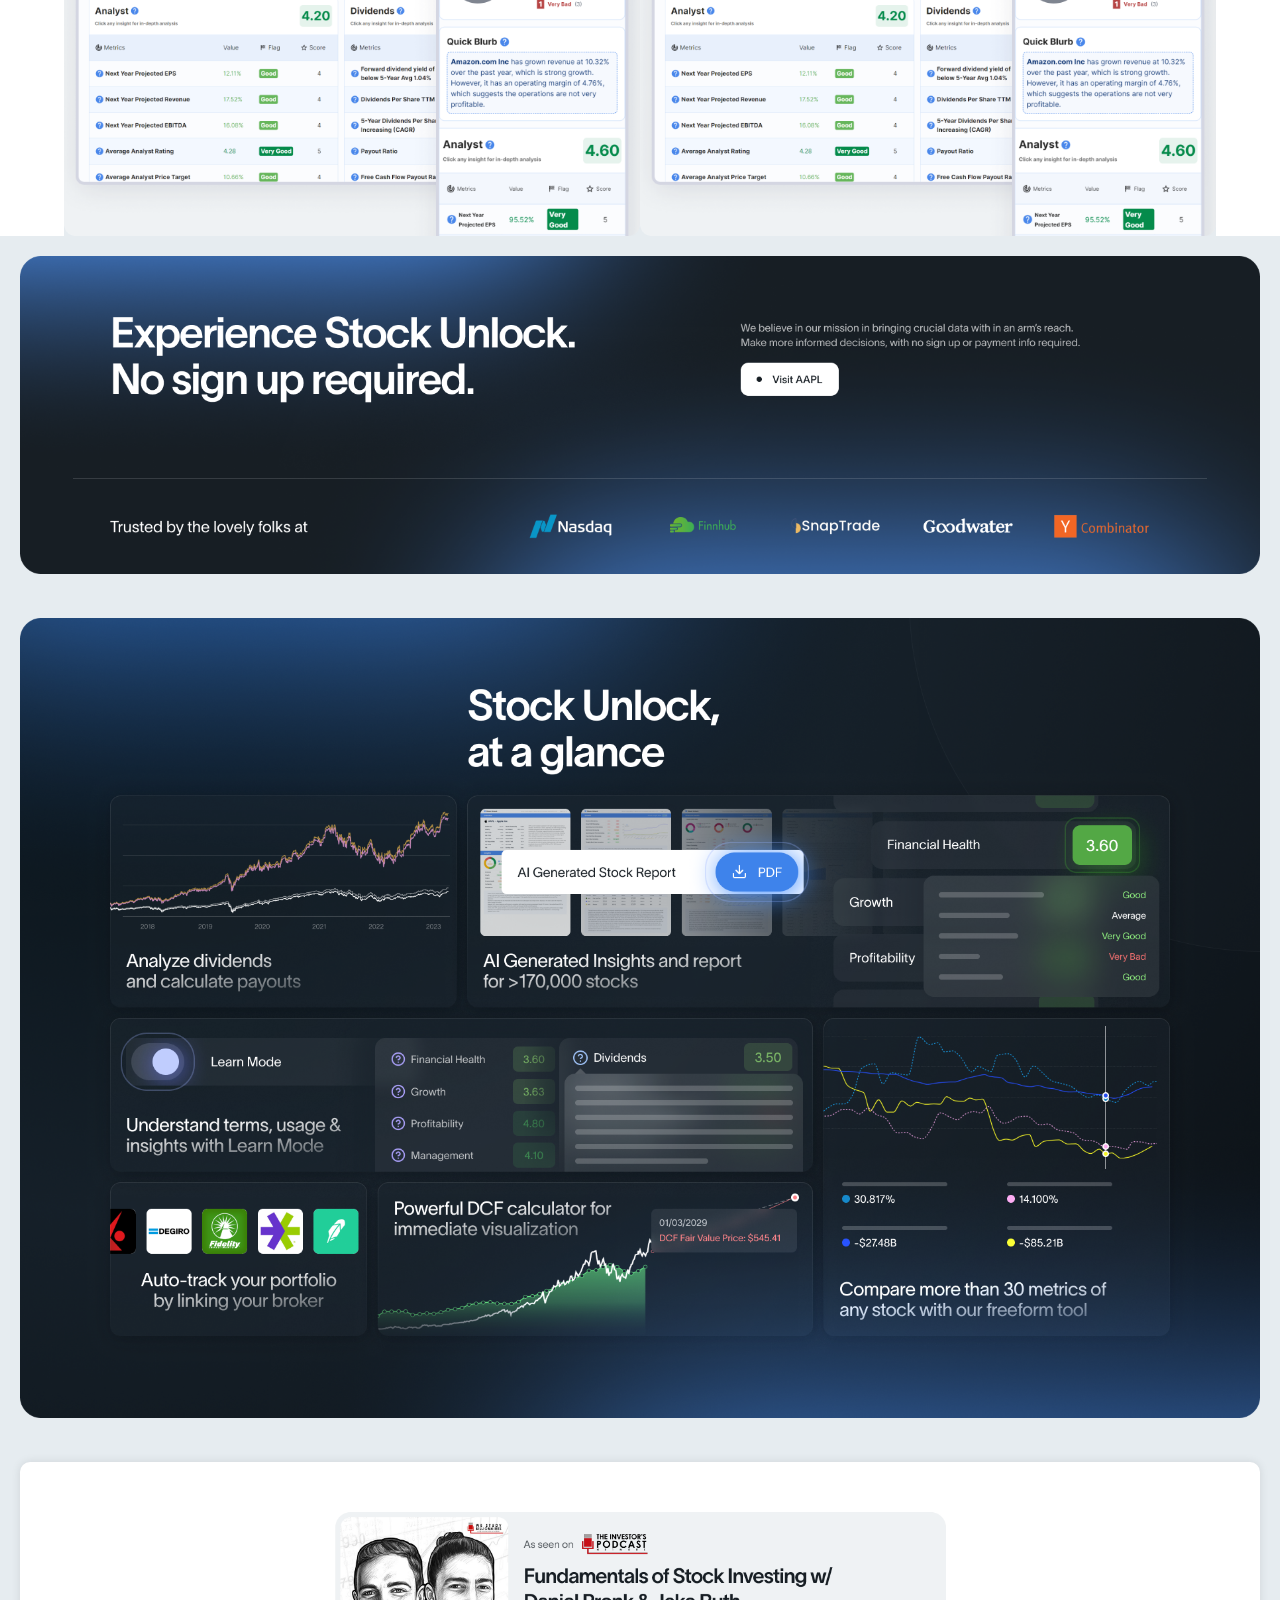
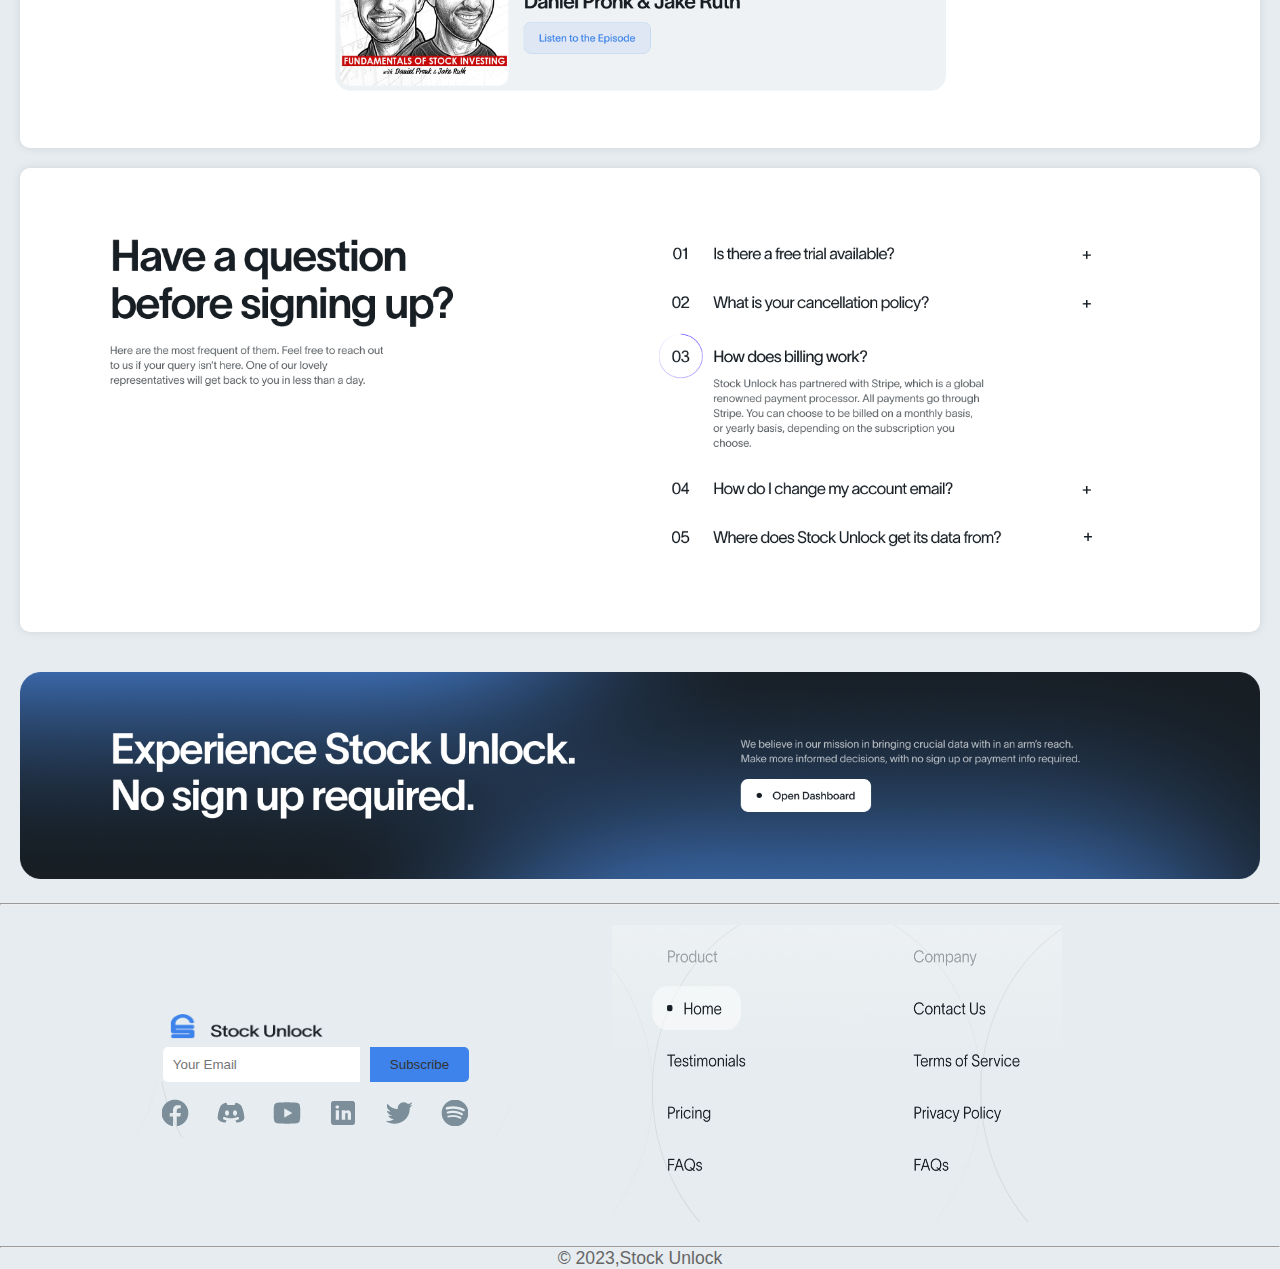
==== commit 96a8f49a: "feature added" ====
--- a/index.html
+++ b/index.html
@@ -143,15 +143,17 @@
 <!-- good and bad stock  -->
 <!-- good and bad stock  -->
 
-<section class="image-section">
-  <div style="display:block; justify-self: center; text-align: center;margin-left: 20%;">
-    <img class="fg"  src="img/img1.png" alt="Find the Good Stock,avoid Bad Stock">
-    <div class="left-half fd">
-      <img src="img/6_1.png" alt="image">
-    </div>
-    <div class="right-half fd">
-      <img src="img/6_2.png" alt="Image 2">
-    </div>
+<section class="image-section" style="padding-top: 4%;background-color: white;" >
+  <div>
+    <img class="fg"  src="img/img1.png" alt="Find the Good Stock,avoid Bad Stock" style="align-items: center; justify-content: center; margin-left: 10%;">
+      <div style="display: flex;">
+        <div class="left-half fd" style="margin-left: 5%;">
+          <img src="img/6_1.png" alt="image">
+        </div>
+        <div class="right-half fd" style="margin-right: 5%;">
+          <img src="img/6_2.png" alt="Image 2">
+        </div>
+      </div>
   </div>
 
 
--- a/rating.css
+++ b/rating.css
@@ -9,7 +9,7 @@
   
   .subscription-section {
     display:flex;
-    background-color: red;
+    background-color: #E6ECF0;
     height: 50vh;
   }
   
@@ -43,7 +43,7 @@
  .right-half button {
     align-items: start;
     padding: 10px 20px;
-    background-color: #3E83EB;
+    background-color: #94bbeb;
     border: #1100ff;
     color: #fff;
     border: none;
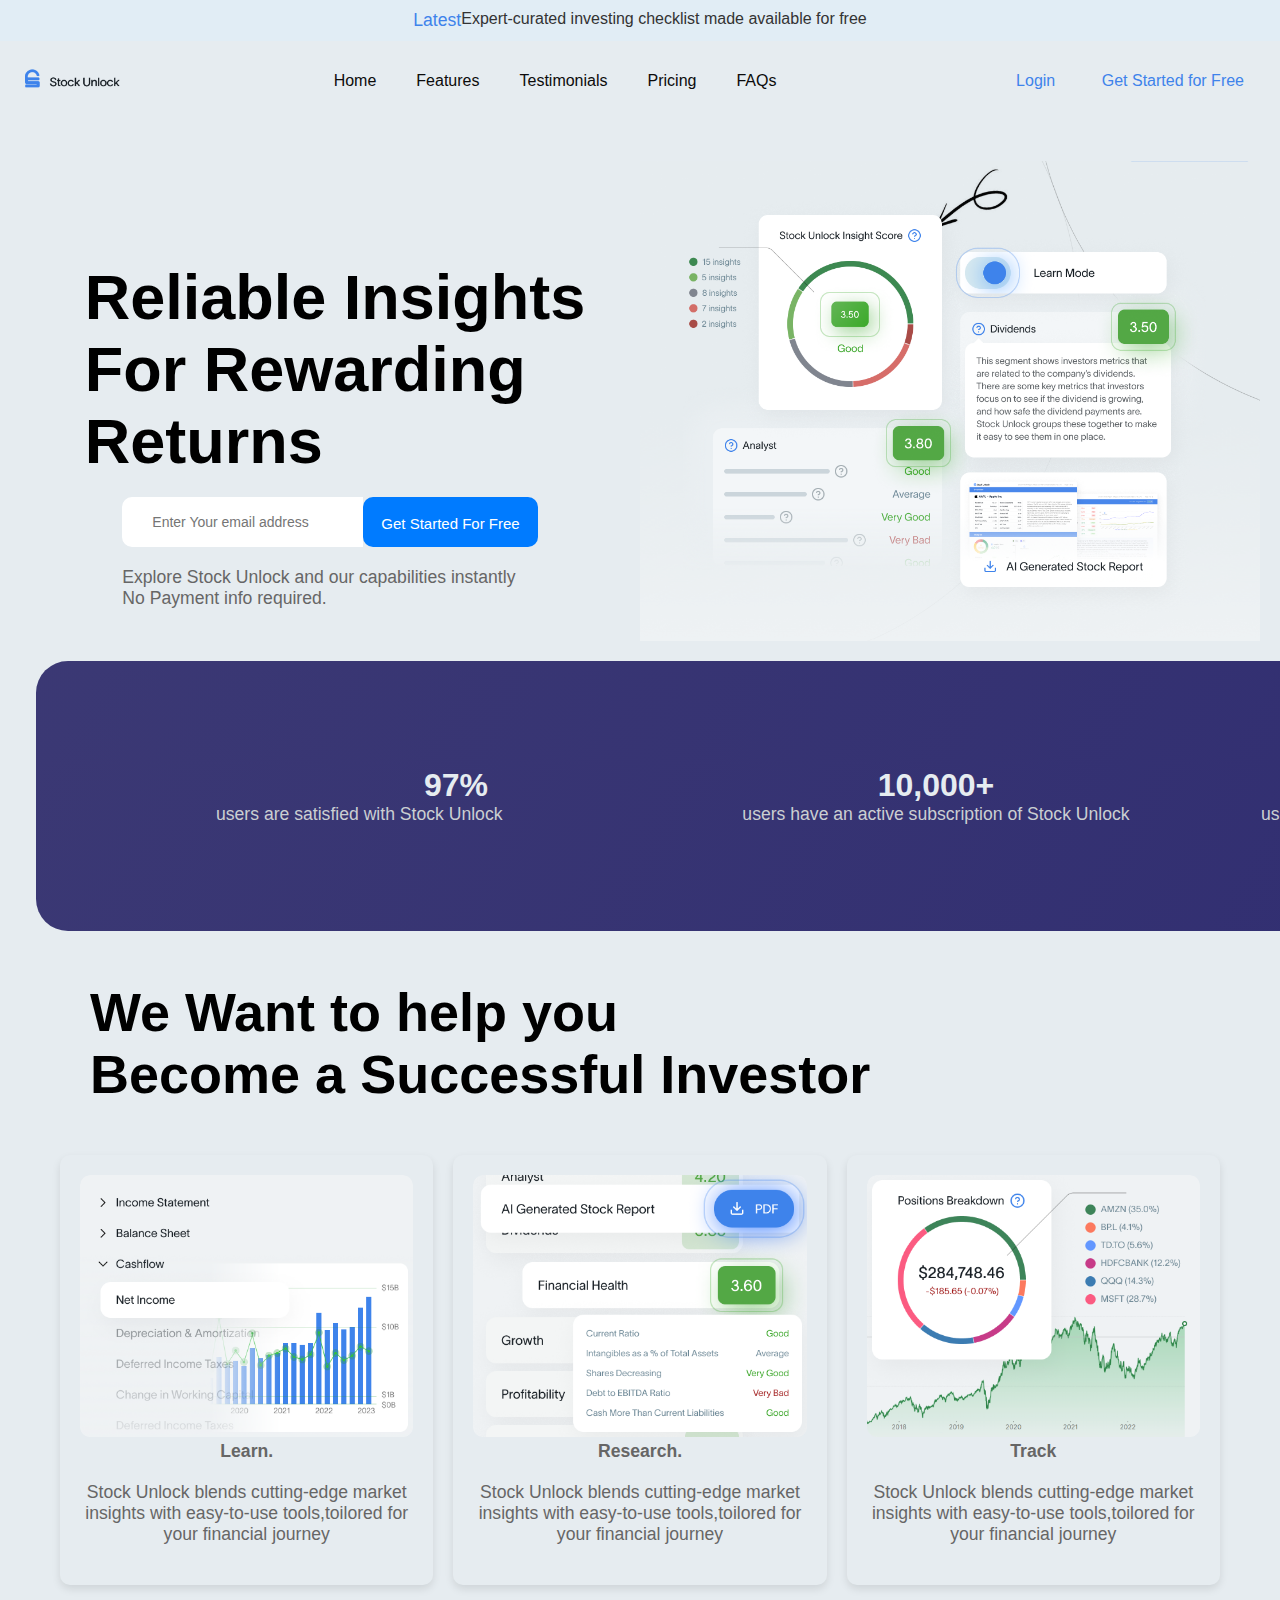
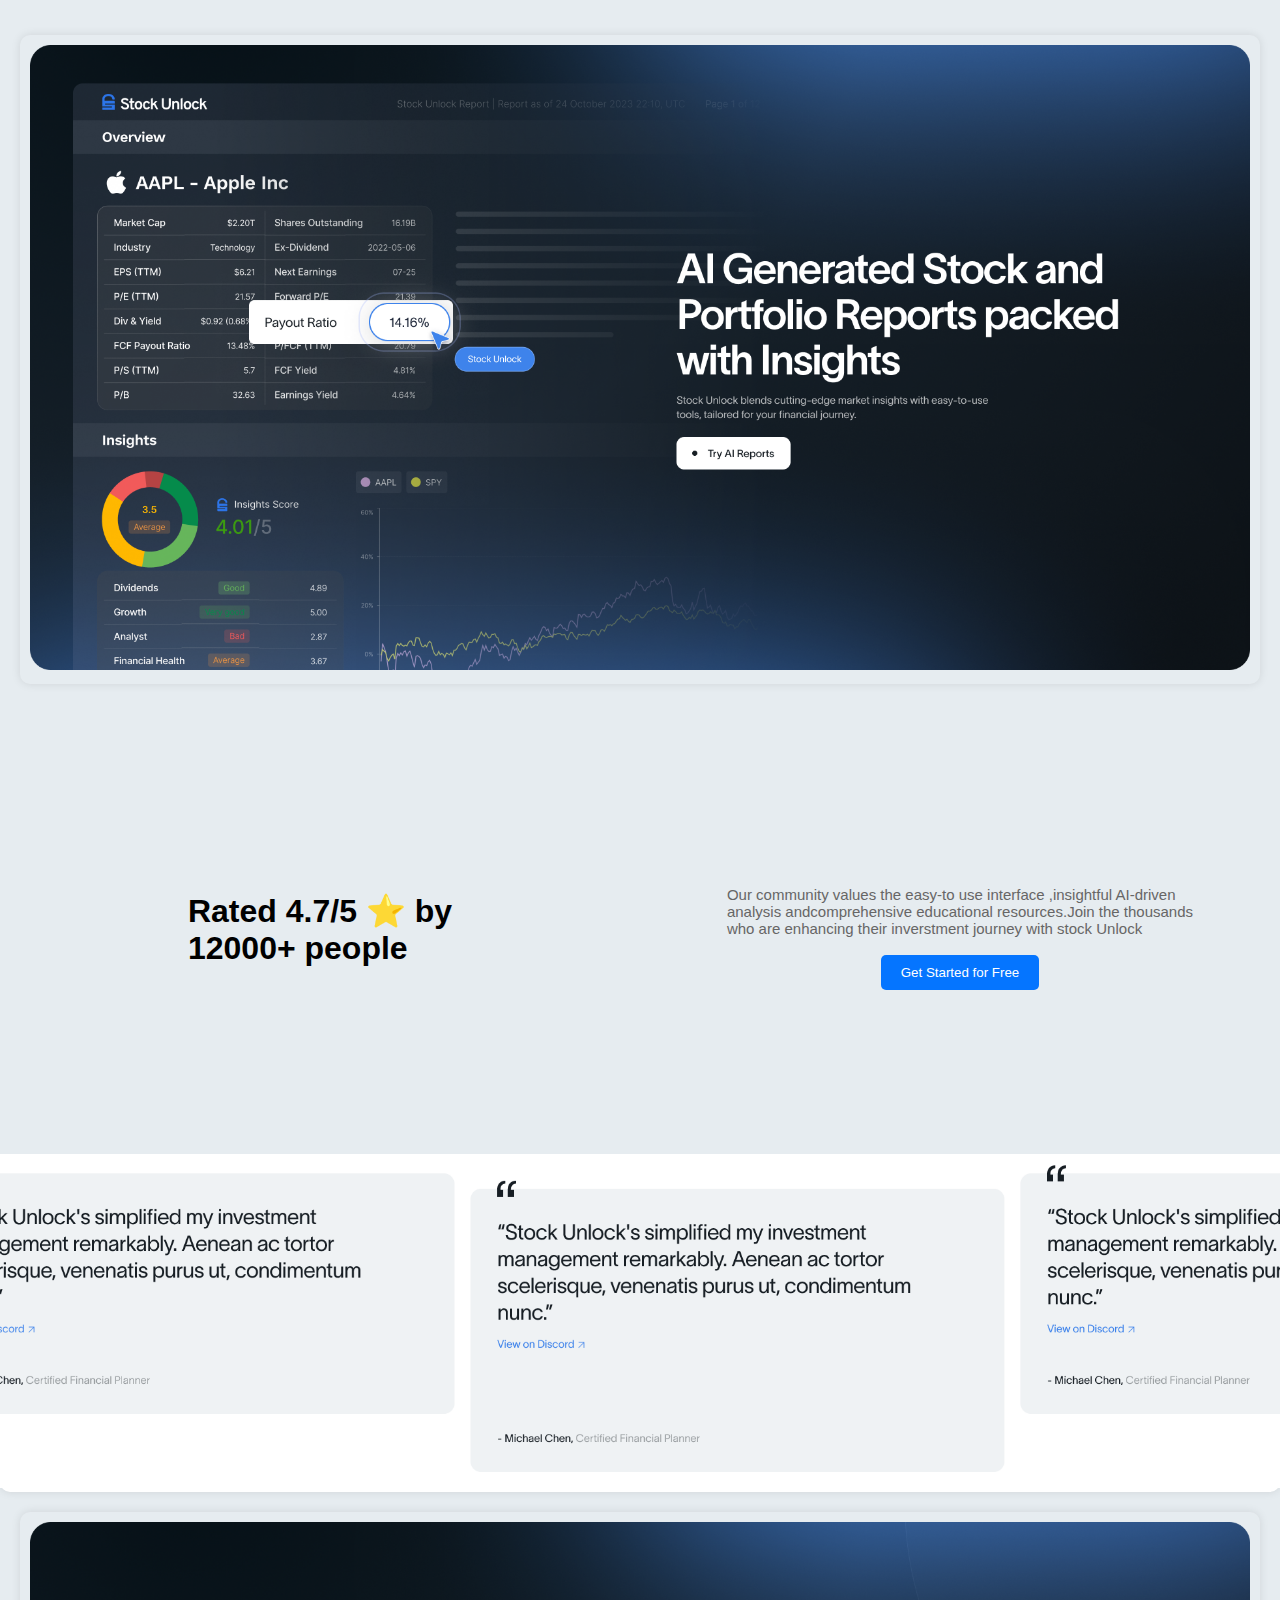
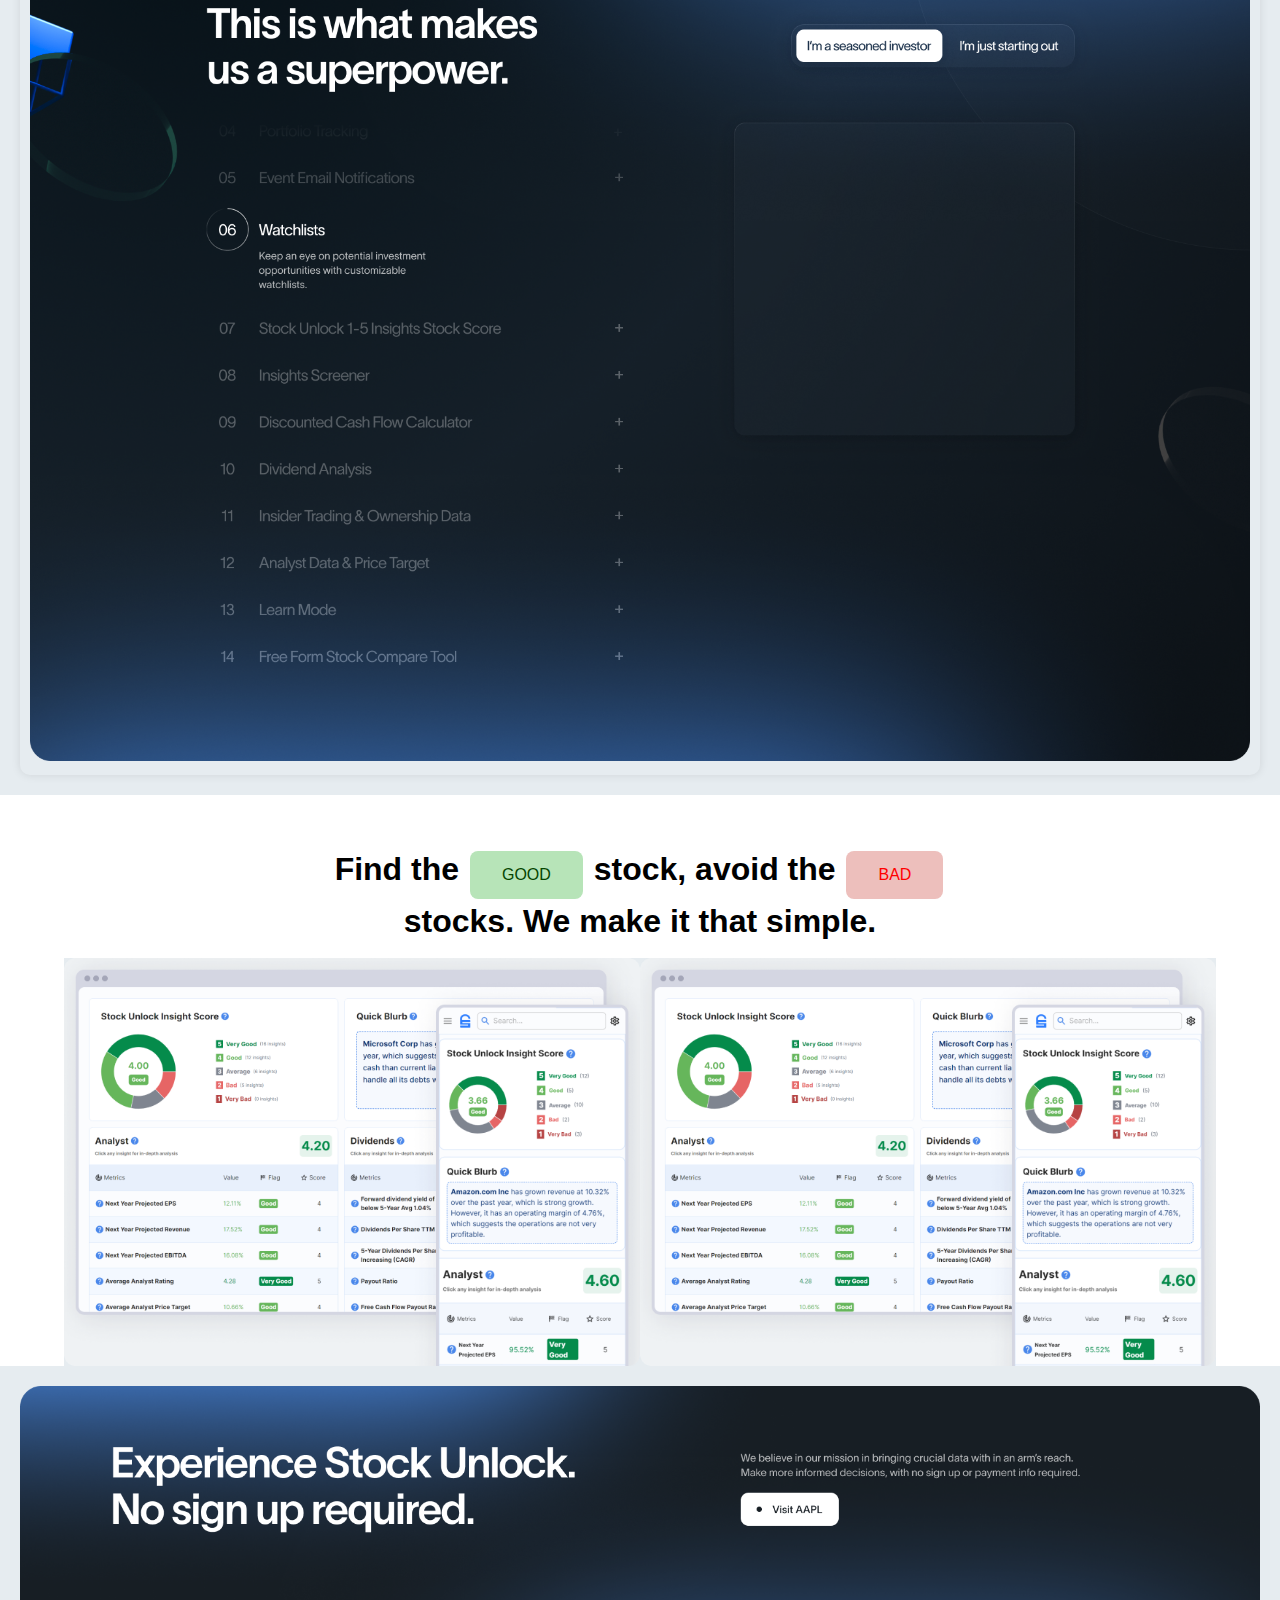
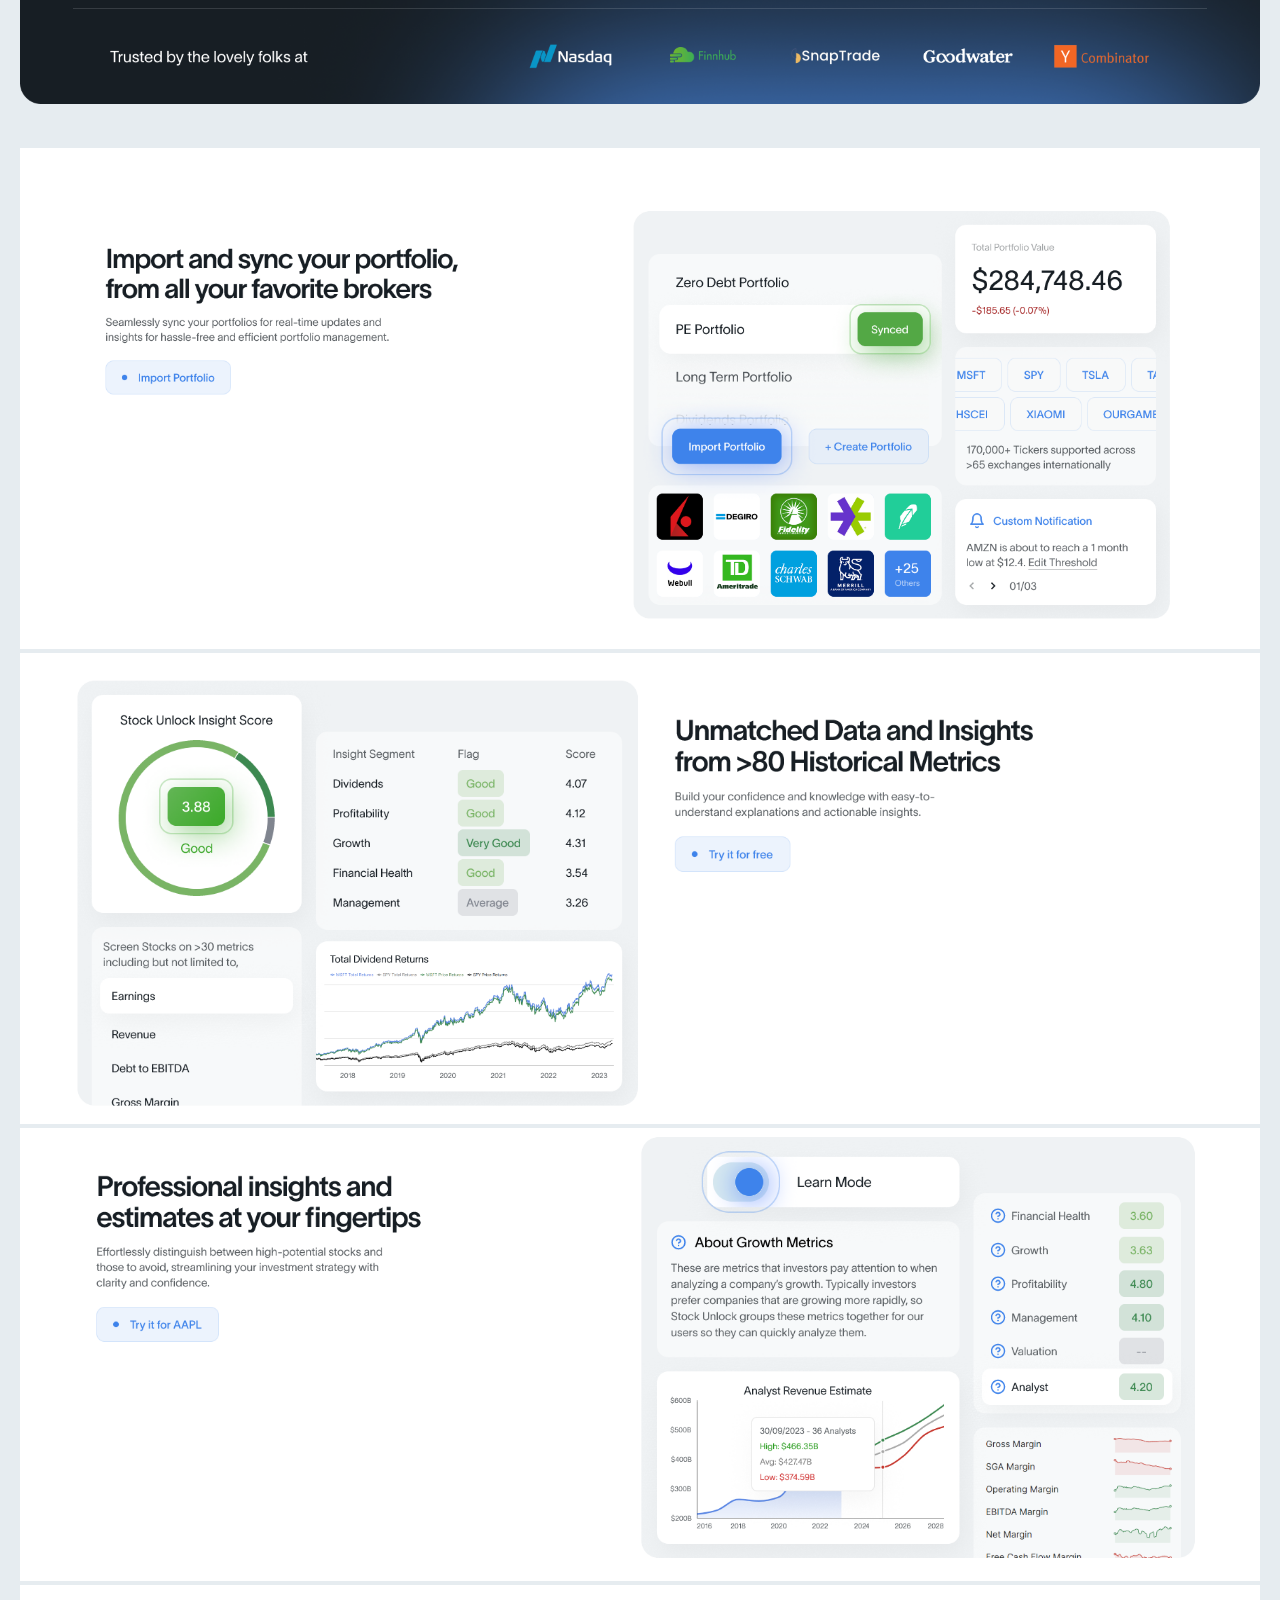
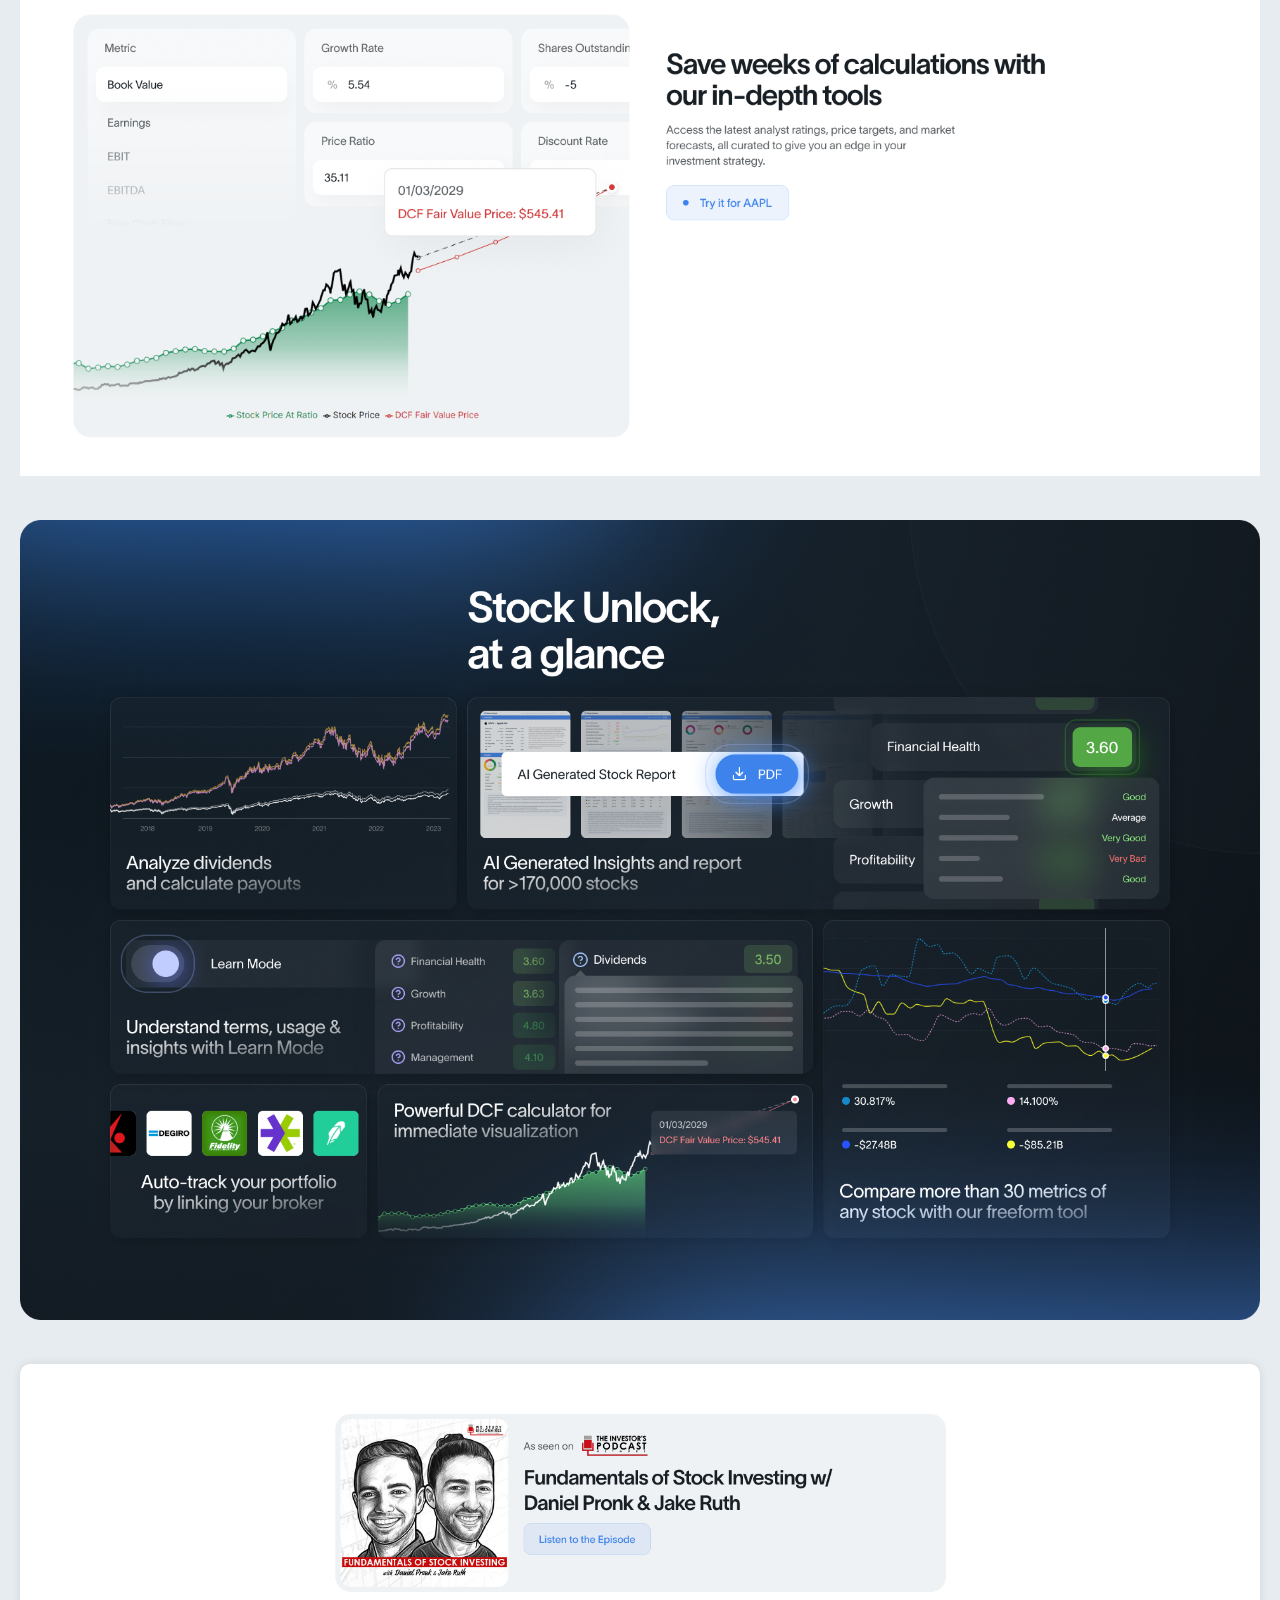
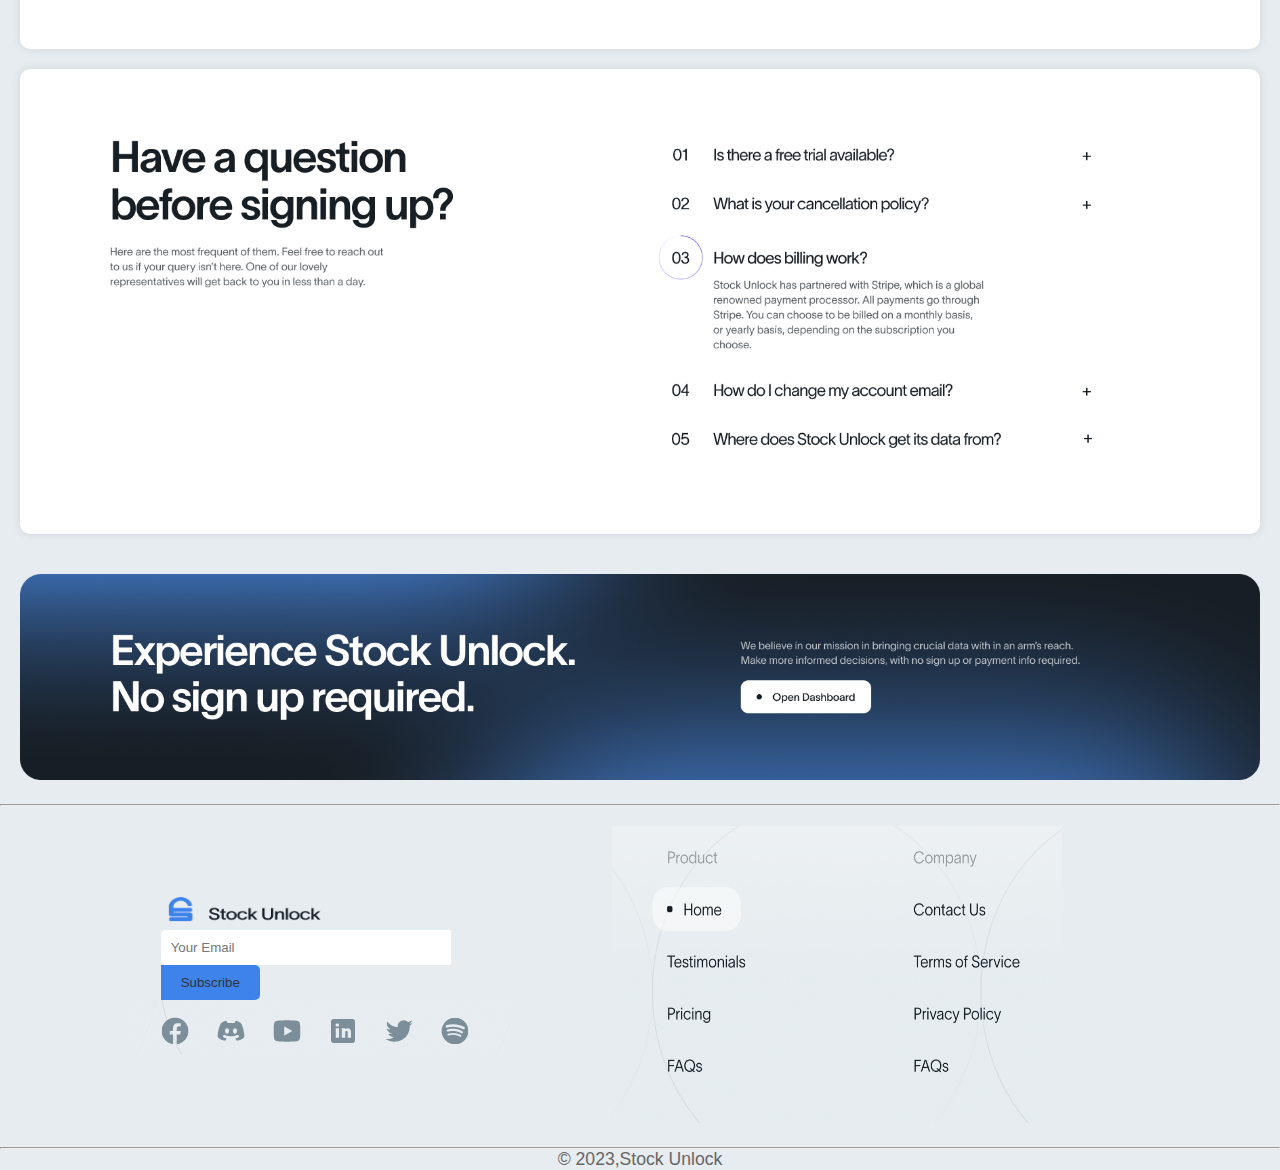
==== commit cf020fd1: "feature added" ====
--- a/index.html
+++ b/index.html
@@ -50,19 +50,16 @@
       <h1 style="font-size:7vh">For Rewarding</h1> 
       <h1 style="font-size:7vh"> Returns</h1>
     </div>
-    <br>
-    <br>
-    <form action="#" method="post" class="df">
-      <div style="display: inline-flex;">
-        <input type="email" name="email" placeholder="Enter Your Email" style="border-bottom-left-radius: 0.9rem;border-top-left-radius: 0.9rem;">
-        <button style="border-top-right-radius: 0.9rem; border-bottom-right-radius: 0.9rem;" onclick="window.location.href='register.html' ">Get Started for Free <span>&rarr;</span></button>
-      </div>
-    </form>
-    
+    <section id="newletter" class="section-p1 section-m1 ;">
+      <div class="form" style="display: flex;">
+        <input type="text" placeholder="Enter Your email address" style="border-top-left-radius: 10px;border-bottom-left-radius: 10px; border: 10px solid white; flex: 1;">
+        <button class="normal" style="border-bottom-right-radius: 10px; border-top-right-radius:10px;">Get Started For Free</button>
+    </div>
     <div class="description">
       <p>Explore Stock Unlock and our capabilities instantly</p>
       <p>No Payment info required.</p>
     </div>
+    </section>
   </div>
   <div class="right-half">
     <img src="img/1_1.png" alt="Image">
@@ -71,17 +68,38 @@
 
 
 <!-- banner -->
-<div class="banner">
+
+<div class="hero" style="color: #E6ECF0;">
+  <div class="overlay">
+    <div class="content" style="justify-content: space-between;">
+     <div style="text-align: left;">
+      <h1 style="text-align: center;">97%</h1>
+       <p style="color: #cbcfd2;">users are satisfied with Stock Unlock</p>
+     </div>
+     <div>
+      <h1>10,000+</h1>
+      <p style="color: #cbcfd2;">users have an active subscription of Stock Unlock</p>
+     </div>
+     <div style="text-align: center;" ><h1>95%</h1>
+      <p style="color: #cbcfd2;">users say that Stock Unlock is impactful</p></div>
+    </div>
+  </div>
+</div>
+
+<!-- <div class="banner">
     <div class="component">
       <img src="img/stat_1.png" alt="Error in loading">
     </div>
-  </div>
+  </div> -->
+ 
+
+
+
   <!-- card  -->
+
   <div>
-    
-      <h1 class="main-heading">We Want to help you<br>
+      <h1 class="main-heading" style="text-align: start; margin-left: 90px;font-size:6vh;">We Want to help you<br>
         Become a Successful Investor</h1>
-        <br>
 
 <div class="container">
   <div class="card">
@@ -145,7 +163,9 @@
 
 <section class="image-section" style="padding-top: 4%;background-color: white;" >
   <div>
-    <img class="fg"  src="img/img1.png" alt="Find the Good Stock,avoid Bad Stock" style="align-items: center; justify-content: center; margin-left: 10%;">
+    <h1 style="text-align: center; justify-content: center;">Find the <button class="good-button">GOOD</button> stock, avoid the     <button class="bad-button">BAD</button>
+      <br>stocks. We make it that simple.</h1>
+      <br>
       <div style="display: flex;">
         <div class="left-half fd" style="margin-left: 5%;">
           <img src="img/6_1.png" alt="image">
@@ -164,6 +184,21 @@
 <div class="banner">
   <div class="component">
     <img src="img/add_4.png" alt="Error in loading">
+  </div>
+</div>
+<!-- a1 to a4 card  -->
+<div class="banner" style="display: block;">
+  <div class="component">
+    <img src="img/a1.png" alt="Error in loading">
+  </div>
+  <div class="component">
+    <img src="img/a2.png" alt="Error in loading">
+  </div>
+  <div class="component">
+    <img src="img/a3.png" alt="Error in loading">
+  </div>
+  <div class="component">
+    <img src="img/a4.png" alt="Error in loading">
   </div>
 </div>
 <!-- banner -->
--- a/index.css
+++ b/index.css
@@ -16,6 +16,7 @@
 
 /* Navbar styles */
 .navbar {
+  z-index: 1000;
   background-color: #E6ECF0;
   display: flex;
   justify-content: space-between;
@@ -77,7 +78,7 @@
 }
 
 .navbar-actions a:hover {
-  background-color: #bdcce2;
+  background-color: #80abeb;
   color: #333;
 }
 
--- a/banner.css
+++ b/banner.css
@@ -27,3 +27,89 @@
     flex-direction: column;
   }
 }
+
+.hero {
+  position:relative;
+  z-index: 100;
+  width: 100%;
+  height: 100vh;
+  background-color: #f0f0f0; /* Add your background color here */
+}
+
+.overlay {
+  position:absolute;
+  top: 0;
+  left: 0;
+  width: 100%;
+  height: 100%;
+  display: flex;
+  align-items: center;
+  justify-content: center;
+}
+
+.content {
+  display: flex;
+  justify-content: space-between;
+  width: 80%; /* Adjust width as needed */
+}
+
+.content > div {
+  flex: 1;
+  text-align: center;
+}
+
+.content > div:first-child {
+  text-align: left;
+}
+
+.content > div:last-child {
+  text-align: right;
+}
+
+.hero {
+  margin-left: 4vh;
+  margin-right: 4vh;
+  width: 200vh;
+  height: 30vh;
+  position: relative;
+  background: linear-gradient(118deg, rgba(113, 96, 236, 0.4) 0%, rgba(83, 65, 228, 0.40) 100%), linear-gradient(0deg, #171E24 0%, #171E24 100%);
+  border-radius: 32px;
+  overflow: hidden;
+}
+ 
+
+
+/* .overlay {
+  position: absolute;
+  width: 100%;
+  height: 100%;
+  left: 50%;
+  top: 50%;
+  transform: translate(-50%, -50%);
+}
+
+.content {
+  width: 10rem;
+  height: 10rem;
+  display: flex;
+  justify-content: space-between;
+  align-items: center;
+}
+
+.text {
+  text-align: center;
+  /* color: rgb(0, 0, 0); */
+  /* font-size: 64px; 
+  font-family: Poppins, sans-serif;
+  justify-content: space-around;
+  font-weight: 600;
+  line-height: 70.40px;
+  word-wrap: break-word;
+}
+
+.text p {
+  opacity: 0.70;
+  font-size: 10px;
+  font-weight: 300;
+  line-height: 27px;
+} */
--- a/intro.css
+++ b/intro.css
@@ -1,32 +1,116 @@
 body{
   background-color: #E6ECF0;
 
+
 }
+
 .container {
   display: flex;
-  margin-top: 40vh;
-  padding-top: 40vh;
-  height: 80vh;
+  /* margin-top: 40vh;
+  padding-top: 40vh; */
+  /* height: 90vh; */
   width: 100%;
+  height: 100%;
+}
+.left-half {
+  display: flex;
+  flex-direction: column;
+  align-items: center;
+  justify-content: center;
+  margin: 50px; /* External margin */
+  padding: 20px; /* External padding */
 }
 
-.left-half,
-.right-half {
-  width: 50%;
-}
-
-.df {
+.text {
+  text-align:start;
+  margin-top: 100px;
   margin-left: 10px;
 }
 
-.left-half {
-  background-color: #E6ECEF;
+#newletter {
+  margin-top: 20px;
+
+}
+
+.form {
   display: flex;
-  flex-direction: column;
-  justify-content: center;
+  text-align: center;
   align-items: center;
 }
 
+.form input {
+  border-radius: 4px;
+  border: 10px solid white;
+  flex: 1;
+}
+
+.form button {
+  align-items: start;
+  /* border-radius: 15re; */
+  border: 2px solid white;
+}
+
+.description {
+  text-align: start;
+  margin-top: 20px;
+}
+
+
+/* .left-half,
+.right-half {
+  width: 50%;
+} */
+
+/* .left-half {
+ display: block;
+ justify-content: center;
+ align-items: center;
+ margin-top: 500px;
+ */
+
+  /* margin-left: 080px; */
+  /* margin-left: 30px; */
+  /* background-color: #E6ECEF; */
+  /* display: flow-root; */
+  /* flex-direction: row; */
+  /* justify-content: center; */
+  /* align-items: center; */
+  /* flex-wrap: wrap; */
+
+
+#newletter input{
+  height: 3.125rem;
+  padding: 0 1.25rem;
+  font-size: 14px;
+  /* width: 100%; */
+  border: 1px solid transparent;
+  border-radius: 4px;
+  outline: none;
+
+  border-top-right-radius:0 ;
+  border-bottom-right-radius: 0;
+ }
+ #newletter button{
+  height: 3.125rem;
+  margin-left: 0;
+  padding-left: 0;
+  /* border-radius: 5rem; */
+  font-size: 15px;
+  padding: 2vh;
+  background-color: #007bff;
+  color: #fff;
+  border: none;
+  border-radius: 10px 10px 10px 10px;
+  cursor: pointer;
+    
+    
+ }
+ .form{
+  margin: 0;
+  padding: 0;
+
+ }
+/* 
 .text h1 {
   font-size: 3.8vh;
 }
@@ -44,22 +128,26 @@
   display: flex;
   align-items: center;
 }
-
+*/
+/* form {
+  display: flex;
+  align-items: center;
+}
 input[type="email"] {
   width: calc(70% - 40px);
   padding: 15px;
   border: 1px solid #ccc;
   border-radius: 5px 0 0 5px;
-}
+}  */
 
-button {
+/* button {
   padding: 10px 10px;
   background-color: #007bff;
   color: #fff;
   border: none;
   border-radius: 10px 10px 10px 10px;
   cursor: pointer;
-}
+} */
 
 button span {
   margin-left: 5px;
--- a/rating.css
+++ b/rating.css
@@ -43,8 +43,8 @@
  .right-half button {
     align-items: start;
     padding: 10px 20px;
-    background-color: #94bbeb;
-    border: #1100ff;
+    background-color: #0575ff;
+    border: #2214ea;
     color: #fff;
     border: none;
     border-radius: 5px;
--- a/good_bad.css
+++ b/good_bad.css
@@ -10,3 +10,30 @@
   padding: 0;
   margin: 0;
 }
+.good-button {
+  background-color: #b7e4b8;
+  border: none;
+  color: rgb(5, 69, 0);
+  padding: 15px 32px;
+  text-align: center;
+  text-decoration: none;
+  display: inline-block;
+  font-size: 16px;
+  margin: 4px 2px;
+  cursor: pointer;
+  border-radius: 8px;
+}
+
+.bad-button {
+  background-color: #edbfbc;
+  border: none;
+  color: rgb(255, 0, 0);
+  padding: 15px 32px;
+  text-align: center;
+  text-decoration: none;
+  display: inline-block;
+  font-size: 16px;
+  margin: 4px 2px;
+  cursor: pointer;
+  border-radius: 8px;
+}
